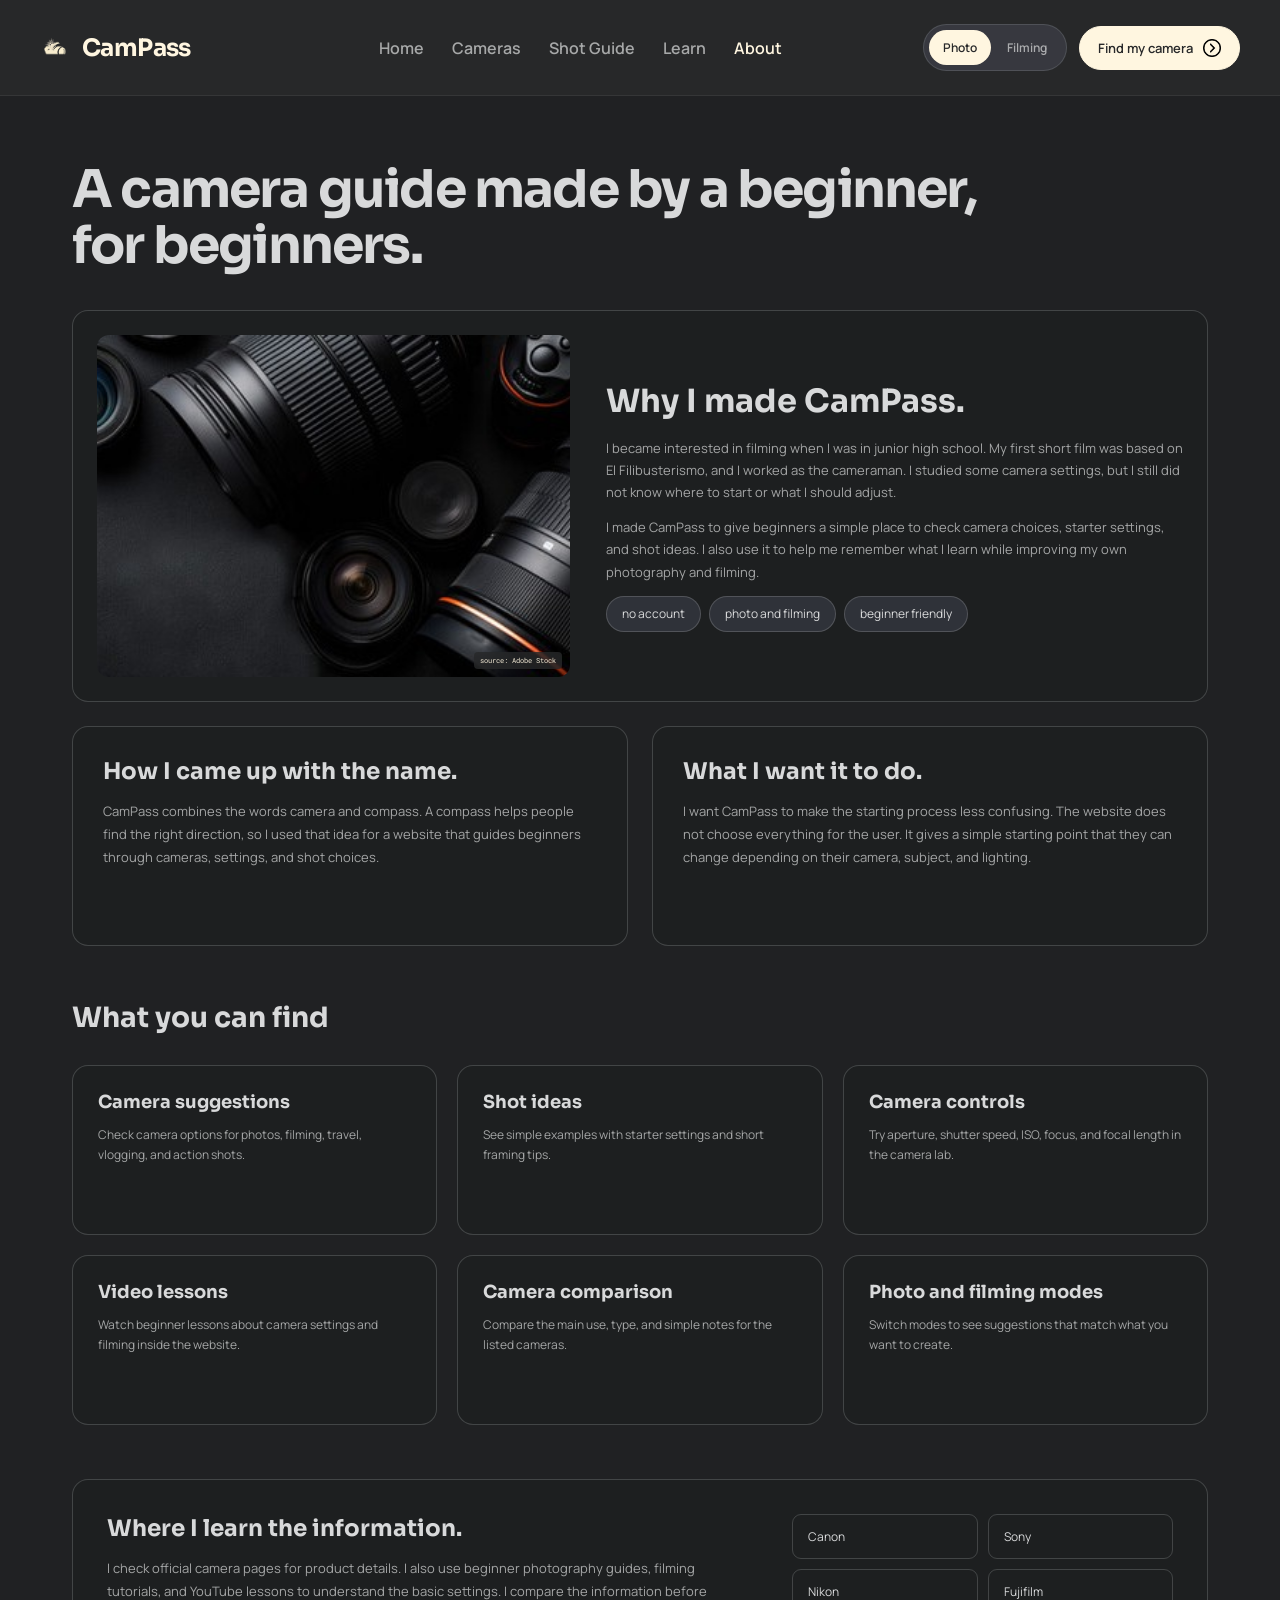
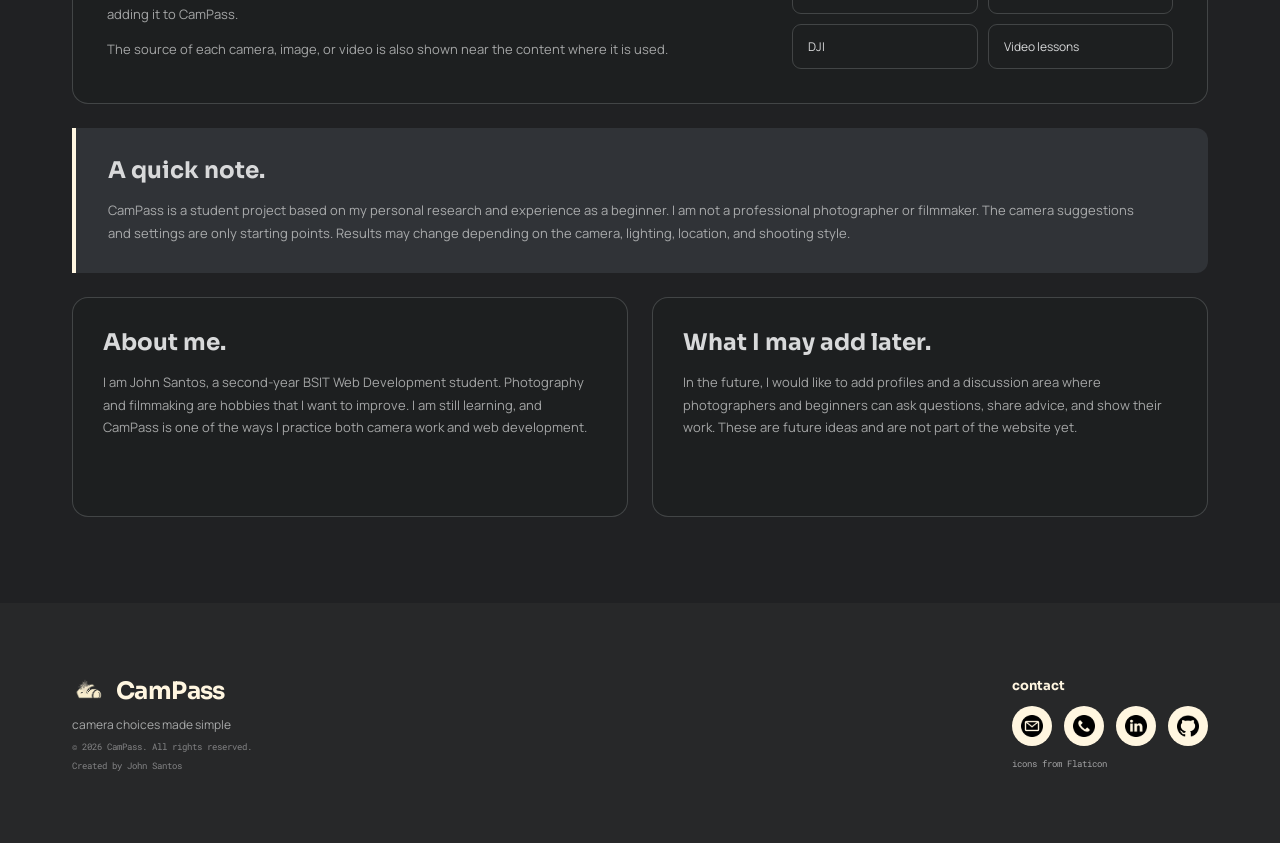
==== about.html @ 372901bf "Add CamPass website" ====
<!doctype html>
<html lang="en">
<head>
  <meta charset="utf-8">
  <meta name="viewport" content="width=device-width, initial-scale=1">
  <meta name="description" content="Learn what the CamPass camera guide offers.">
  <title>About | CamPass</title>
  <link rel="icon" type="image/png" href="img/logo/campass-logo-nobg.png">
  <link rel="stylesheet" href="css/style.css">
</head>
<body class = "aboutPage" data-page="about">
  <div class = "page">
    <div id="site-header"></div>

    <main class = "aboutMain wrap">
      <section class = "pageIntro aboutIntro">
        <h1 class = "pageTitle">A camera guide made by a beginner, for beginners.</h1>
      </section>

      <section class = "card aboutPanel">
        <div class = "imgBox cover">
          <img src="img/about/about-camera.jpg" alt = "camera and lenses">
          <a class = "imgCredit" href="https://stock.adobe.com/" target="_blank" rel="noopener">source: Adobe Stock</a>
        </div>
        <div class = "aboutCopy">
          <h2>Why I made CamPass.</h2>
          <p>I became interested in filming when I was in junior high school. My first short film was based on El Filibusterismo, and I worked as the cameraman. I studied some camera settings, but I still did not know where to start or what I should adjust.</p>
          <p>I made CamPass to give beginners a simple place to check camera choices, starter settings, and shot ideas. I also use it to help me remember what I learn while improving my own photography and filming.</p>
          <div class = "tagList"><span class = "tag">no account</span><span class = "tag">photo and filming</span><span class = "tag">beginner friendly</span></div>
        </div>
      </section>

      <section class = "aboutStoryGrid">
        <article class = "card aboutStoryCard">
          <h2>How I came up with the name.</h2>
          <p>CamPass combines the words camera and compass. A compass helps people find the right direction, so I used that idea for a website that guides beginners through cameras, settings, and shot choices.</p>
        </article>
        <article class = "card aboutStoryCard">
          <h2>What I want it to do.</h2>
          <p>I want CamPass to make the starting process less confusing. The website does not choose everything for the user. It gives a simple starting point that they can change depending on their camera, subject, and lighting.</p>
        </article>
      </section>

      <section class = "aboutSection">
        <div class = "sectionHeading"><h2>What you can find</h2></div>
        <div class = "aboutFeatureGrid">
          <article class = "card aboutFeatureCard"><h3>Camera suggestions</h3><p>Check camera options for photos, filming, travel, vlogging, and action shots.</p></article>
          <article class = "card aboutFeatureCard"><h3>Shot ideas</h3><p>See simple examples with starter settings and short framing tips.</p></article>
          <article class = "card aboutFeatureCard"><h3>Camera controls</h3><p>Try aperture, shutter speed, ISO, focus, and focal length in the camera lab.</p></article>
          <article class = "card aboutFeatureCard"><h3>Video lessons</h3><p>Watch beginner lessons about camera settings and filming inside the website.</p></article>
          <article class = "card aboutFeatureCard"><h3>Camera comparison</h3><p>Compare the main use, type, and simple notes for the listed cameras.</p></article>
          <article class = "card aboutFeatureCard"><h3>Photo and filming modes</h3><p>Switch modes to see suggestions that match what you want to create.</p></article>
        </div>
      </section>

      <section class = "card aboutSources">
        <div>
          <h2>Where I learn the information.</h2>
          <p>I check official camera pages for product details. I also use beginner photography guides, filming tutorials, and YouTube lessons to understand the basic settings. I compare the information before adding it to CamPass.</p>
          <p>The source of each camera, image, or video is also shown near the content where it is used.</p>
        </div>
        <div class = "sourceLinks" aria-label="camera information sources">
          <a href="https://www.usa.canon.com/" target="_blank" rel="noopener">Canon</a>
          <a href="https://electronics.sony.com/imaging" target="_blank" rel="noopener">Sony</a>
          <a href="https://www.nikonusa.com/" target="_blank" rel="noopener">Nikon</a>
          <a href="https://www.fujifilm-x.com/" target="_blank" rel="noopener">Fujifilm</a>
          <a href="https://www.dji.com/" target="_blank" rel="noopener">DJI</a>
          <a href="camera-video.html">Video lessons</a>
        </div>
      </section>

      <section class = "aboutNote">
        <h2>A quick note.</h2>
        <p>CamPass is a student project based on my personal research and experience as a beginner. I am not a professional photographer or filmmaker. The camera suggestions and settings are only starting points. Results may change depending on the camera, lighting, location, and shooting style.</p>
      </section>

      <section class = "aboutBottomGrid">
        <article class = "card aboutBottomCard">
          <h2>About me.</h2>
          <p>I am John Santos, a second-year BSIT Web Development student. Photography and filmmaking are hobbies that I want to improve. I am still learning, and CamPass is one of the ways I practice both camera work and web development.</p>
        </article>
        <article class = "card aboutBottomCard">
          <h2>What I may add later.</h2>
          <p>In the future, I would like to add profiles and a discussion area where photographers and beginners can ask questions, share advice, and show their work. These are future ideas and are not part of the website yet.</p>
        </article>
      </section>
    </main>

    <div id="site-footer"></div>
  </div>
  <script src="js/site.js"></script>
</body>
</html>
---- css/style.css ----
@import url("https://fonts.googleapis.com/css2?family=Manrope:wght@400;500;600;700&family=Roboto+Mono:wght@400;500&family=Sora:wght@600;700;800&display=swap");

/* mga main colors para isang edit nalang kapag may cchange */
:root {
  --dark: #272829;
  --dark-soft: #202123;
  --panel: #1d1f20;
  --panel-soft: #303337;
  --slate: #61677a;
  --light: #d8d9da;
  --cream: #fff6e0;
  --line: rgba(216, 217, 218, 0.16);
  --muted: rgba(216, 217, 218, 0.72);
  --faint: rgba(216, 217, 218, 0.52);
}

* {
  box-sizing: border-box;
}

html {
  scroll-behavior: smooth;
}

body {
  min-width: 0;
  margin: 0;
  background: #151617;
  color: var(--light);
  font-family: "Manrope", Arial, sans-serif;
}

button,
input,
a {
  font: inherit;
}

button,
a {
  -webkit-tap-highlight-color: transparent;
}

a {
  color: inherit;
}

img {
  display: block;
  max-width: 100%;
}

[hidden] {
  display: none !important;
}

h1,
h2,
h3,
p {
  margin-top: 0;
}

.page {
  width: 100%;
  min-height: 100vh;
  margin: 0 auto;
  overflow: hidden;
  background: var(--dark);
}

.wrap {
  width: calc(100% - 144px);
  max-width: 1500px;
  margin-right: auto;
  margin-left: auto;
}

/* same header sa lahat ng desktop pages */
.topbar {
  position: fixed;
  top: 0;
  right: 0;
  left: 0;
  z-index: 20;
  display: grid;
  grid-template-columns: 230px 1fr 312px;
  align-items: center;
  width: 100%;
  height: 96px;
  padding: 20px 72px;
  border-bottom: 1px solid rgba(216, 217, 218, 0.08);
  background: var(--dark);
}

#site-header {
  height: 96px;
}

.menuBtn,
.phoneMenu,
.phoneMode,
.tabModeBtn {
  display: none;
}

.brand {
  display: inline-flex;
  align-items: center;
  gap: 12px;
  width: max-content;
  color: var(--cream);
  font-family: "Sora", sans-serif;
  font-size: 24px;
  font-weight: 700;
  letter-spacing: -0.6px;
  text-decoration: none;
}

.logo {
  width: 30px;
  height: 30px;
  border-radius: 4px;
  object-fit: contain;
}

.nav {
  display: flex;
  align-items: center;
  justify-content: center;
  gap: 38px;
}

.nav a {
  color: var(--muted);
  font-size: 16px;
  font-weight: 600;
  text-decoration: none;
}

.nav a:hover,
.nav a.active {
  color: var(--cream);
}

.navActions {
  display: flex;
  align-items: center;
  justify-content: flex-end;
  gap: 12px;
}

.modeSwitch {
  display: flex;
  gap: 2px;
  padding: 5px;
  border: 1px solid rgba(216, 217, 218, 0.15);
  border-radius: 999px;
  background: rgba(97, 103, 122, 0.28);
}

.modeButton {
  padding: 9px 14px;
  border: 0;
  border-radius: 999px;
  background: transparent;
  color: var(--muted);
  font-size: 12px;
  font-weight: 600;
  cursor: pointer;
}

.modeButton.active {
  background: var(--cream);
  color: var(--dark);
}

.button {
  display: inline-flex;
  min-height: 44px;
  align-items: center;
  justify-content: center;
  gap: 10px;
  padding: 0 18px;
  border: 1px solid var(--line);
  border-radius: 999px;
  background: rgba(97, 103, 122, 0.18);
  color: var(--cream);
  font-size: 13px;
  font-weight: 600;
  text-decoration: none;
  white-space: nowrap;
  cursor: pointer;
}

.button:hover {
  border-color: rgba(255, 246, 224, 0.55);
}

.button.primary {
  border-color: var(--cream);
  background: var(--cream);
  color: var(--dark);
}

.button.small {
  min-height: 39px;
  padding: 0 16px;
  border-radius: 8px;
  font-size: 12px;
}

.arrow {
  width: 18px;
  height: 18px;
  flex: 0 0 18px;
  background-image: url("../img/navigation/next.png");
  background-position: center;
  background-repeat: no-repeat;
  background-size: contain;
}

.button:not(.primary) .arrow {
  filter: invert(1);
}

.eyebrow,
.mono {
  font-family: "Roboto Mono", monospace;
}

.eyebrow {
  margin-bottom: 16px;
  color: var(--cream);
  font-size: 10px;
  font-weight: 500;
  letter-spacing: 1.4px;
  text-transform: uppercase;
}

.pageTitle {
  margin-bottom: 0;
  font-family: "Sora", sans-serif;
  font-size: 52px;
  font-weight: 700;
  line-height: 1.08;
  letter-spacing: -1.8px;
}

.pageIntro {
  display: grid;
  grid-template-columns: 1fr 390px;
  align-items: end;
  gap: 60px;
  margin-bottom: 36px;
}

.pageIntro .introCopy {
  margin-bottom: 0;
  color: var(--muted);
  font-size: 14px;
  line-height: 1.55;
}

.standardMain {
  min-height: 1020px;
  padding-top: 66px;
  padding-bottom: 70px;
}

.shotMain {
  min-height: 1010px;
}

/* hiwalay yung shot content para clear kung saan start ng footer */
.shotPage .page {
  background: var(--dark-soft);
}

.shotPage .footer {
  background: var(--dark);
}

.shotMain .pageIntro {
  grid-template-columns: 1fr;
}

.learnMain {
  min-height: 1040px;
}

/* same separation like cameras at shot guide pages */
.learnPage .page {
  background: var(--dark-soft);
}

.learnPage .footer {
  background: var(--dark);
}

.learnMain .pageIntro {
  grid-template-columns: 1fr;
}

.compactHeader .topbar {
  height: 94px;
}

.filters {
  display: flex;
  flex-wrap: wrap;
  gap: 10px;
  margin-bottom: 52px;
}

.chip {
  min-height: 39px;
  padding: 0 18px;
  border: 1px solid rgba(216, 217, 218, 0.2);
  border-radius: 999px;
  background: rgba(97, 103, 122, 0.28);
  color: var(--light);
  font-size: 12px;
  cursor: pointer;
}

.chip.active,
.chip:hover {
  background: var(--cream);
  color: var(--dark);
}

.tagList {
  display: flex;
  flex-wrap: wrap;
  gap: 8px;
}

.tag {
  display: inline-flex;
  min-height: 36px;
  align-items: center;
  padding: 0 15px;
  border: 1px solid rgba(216, 217, 218, 0.2);
  border-radius: 999px;
  background: rgba(97, 103, 122, 0.28);
  color: var(--light);
  font-size: 12px;
}

.cardGrid {
  display: grid;
  grid-template-columns: repeat(3, 1fr);
  gap: 40px;
}

.card {
  min-width: 0;
  border: 1px solid rgba(216, 217, 218, 0.2);
  border-radius: 16px;
  background: var(--panel);
}

.imgBox {
  position: relative;
  overflow: hidden;
  border-radius: 12px;
  background: #ffffff;
}

.imgBox > img {
  width: 100%;
  height: 100%;
  object-fit: contain;
}

.imgBox.cover > img {
  object-fit: cover;
}

.imgCredit {
  position: absolute;
  right: 8px;
  bottom: 8px;
  padding: 4px 6px;
  border-radius: 4px;
  background: rgba(39, 40, 41, 0.82);
  color: rgba(255, 246, 224, 0.95);
  font-family: "Roboto Mono", monospace;
  font-size: 7px;
  text-decoration: none;
}

.wideNote {
  display: flex;
  min-height: 72px;
  align-items: center;
  justify-content: space-between;
  gap: 24px;
  margin-top: 36px;
  padding: 0 22px;
  border-radius: 10px;
  background: var(--panel-soft);
  color: var(--light);
  font-size: 13px;
}

.wideNote p {
  margin-bottom: 0;
}

.wideNote a {
  color: var(--cream);
  font-size: 10px;
  letter-spacing: 0.5px;
  text-decoration: none;
  text-transform: uppercase;
}

/* para obvious na button yung compare and hindi normal text lang */
.wideNote .compareButton,
.wideNote .guideButton,
.wideNote .learnVideoButton {
  min-height: 40px;
  padding: 0 16px;
  border-color: var(--cream);
  background: var(--cream);
  color: var(--dark);
  font-family: "Manrope", Arial, sans-serif;
  font-size: 12px;
  letter-spacing: 0;
  text-transform: none;
}

/* footer details */
.footer {
  display: flex;
  height: 240px;
  align-items: center;
  justify-content: space-between;
  padding: 44px 72px;
  background: var(--dark);
}

.footerBrand {
  display: flex;
  flex-direction: column;
  gap: 8px;
}

.footerBrand .brand {
  gap: 10px;
  font-size: 24px;
}

.footerBrand .logo {
  width: 34px;
  height: 34px;
}

.footerBrand p {
  margin-bottom: 0;
  color: var(--muted);
  font-size: 12px;
}

.footerBrand small {
  color: var(--faint);
  font-family: "Roboto Mono", monospace;
  font-size: 9px;
}

.footerContact {
  display: flex;
  flex-direction: column;
  align-items: flex-start;
  gap: 12px;
}

.footerContact strong {
  color: var(--cream);
  font-family: "Sora", sans-serif;
  font-size: 13px;
}

.contactIcons {
  display: flex;
  gap: 12px;
}

.contactIcon {
  display: flex;
  width: 40px;
  height: 40px;
  align-items: center;
  justify-content: center;
  border-radius: 50%;
  background: var(--cream);
}

.contactIcon img {
  width: 22px;
  height: 22px;
  object-fit: contain;
}

.iconCredit {
  color: rgba(216, 217, 218, 0.7);
  font-family: "Roboto Mono", monospace;
  font-size: 9px;
  text-decoration: none;
}

/* home page */
.homeHero {
  display: grid;
  grid-template-columns: 560px minmax(680px, 1fr);
  gap: 56px;
  height: 720px;
  align-items: center;
  padding: 56px 72px 64px;
}

.heroCopy {
  transform: translateY(-28px);
}

.heroHeading {
  margin-bottom: 24px;
  color: var(--cream);
  font-family: "Sora", sans-serif;
  font-size: 62px;
  font-weight: 800;
  line-height: 68px;
  letter-spacing: -2.2px;
}

.heroCopy > p:not(.eyebrow):not(.heroMeta) {
  max-width: 510px;
  margin-bottom: 24px;
  color: rgba(216, 217, 218, 0.78);
  font-size: 18px;
  line-height: 29px;
}

.heroActions {
  display: flex;
  gap: 12px;
  margin-bottom: 24px;
}

.heroActions .button {
  min-height: 51px;
  padding: 0 22px;
  font-size: 14px;
}

.heroMeta {
  margin-bottom: 0;
  color: var(--faint);
  font-family: "Roboto Mono", monospace;
  font-size: 10px;
  letter-spacing: 0.8px;
  text-transform: uppercase;
}

.heroImage {
  position: relative;
  width: 100%;
  height: 592px;
  overflow: hidden;
  border-radius: 28px;
  background-image: linear-gradient(to bottom, rgba(39, 40, 41, 0.02), rgba(39, 40, 41, 0.1) 55%, rgba(20, 21, 23, 0.72)), url("../img/home/hero-image.jpg");
  background-position: center;
  background-size: cover;
}

.photoModeLabel {
  position: absolute;
  top: 24px;
  left: 24px;
  display: flex;
  align-items: center;
  gap: 8px;
  padding: 9px 14px 9px 12px;
  border: 1px solid rgba(255, 246, 224, 0.25);
  border-radius: 999px;
  background: rgba(24, 25, 27, 0.7);
  color: var(--cream);
  font-family: "Roboto Mono", monospace;
  font-size: 10px;
  letter-spacing: 1.1px;
}

.photoModeLabel::before {
  width: 7px;
  height: 7px;
  border-radius: 50%;
  background: var(--cream);
  content: "";
}

.heroResult {
  position: absolute;
  right: 24px;
  bottom: 24px;
  left: 24px;
  min-height: 128px;
  padding: 18px 22px 32px;
  border: 1px solid rgba(255, 246, 224, 0.22);
  border-radius: 18px;
  background: rgba(22, 23, 25, 0.78);
}

.heroResult .imgCredit {
  right: 14px;
  bottom: 12px;
}

.heroResult small {
  color: rgba(216, 217, 218, 0.65);
  font-family: "Roboto Mono", monospace;
  font-size: 10px;
  letter-spacing: 1px;
}

.heroResult h2 {
  margin: 7px 0;
  color: var(--cream);
  font-family: "Sora", sans-serif;
  font-size: 20px;
}

.settingTags {
  display: flex;
  gap: 8px;
}

.settingTags span {
  padding: 5px 9px;
  border-radius: 6px;
  background: rgba(97, 103, 122, 0.32);
  font-family: "Roboto Mono", monospace;
  font-size: 9px;
}

.homeBrands {
  height: 356px;
  padding: 44px 72px;
  background: var(--dark-soft);
}

.brandHeading {
  display: flex;
  height: 72px;
  align-items: flex-end;
  justify-content: space-between;
  margin-bottom: 30px;
}

.brandHeading h2 {
  margin-bottom: 0;
  color: var(--cream);
  font-family: "Sora", sans-serif;
  font-size: 28px;
  letter-spacing: -0.8px;
}

.brandHeading .eyebrow {
  margin-bottom: 8px;
  color: var(--faint);
}

.brandHeading > p {
  width: 390px;
  margin-bottom: 0;
  color: rgba(216, 217, 218, 0.62);
  font-size: 14px;
  line-height: 22px;
  text-align: right;
}

.brandGrid {
  display: grid;
  grid-template-columns: repeat(5, 1fr);
  gap: 12px;
}

.brandCard {
  display: flex;
  height: 110px;
  flex-direction: column;
  align-items: center;
  justify-content: center;
  gap: 8px;
  border: 1px solid var(--line);
  border-radius: 14px;
  color: var(--cream);
  text-decoration: none;
}

.brandCard strong {
  font-family: "Sora", sans-serif;
  font-size: 22px;
}

.brandCard small {
  color: rgba(216, 217, 218, 0.62);
  font-family: "Roboto Mono", monospace;
  font-size: 8px;
  letter-spacing: 1px;
}

.brandCard:hover {
  background: var(--cream);
  color: var(--dark);
}

.brandCard:hover small {
  color: rgba(97, 103, 122, 0.75);
}

/* camera cards */
.camerasPage .page {
  background: var(--dark-soft);
}

.camerasPage .footer {
  background: var(--dark);
}

.cameraMain .pageIntro {
  grid-template-columns: 1fr;
}

.cameraCard {
  display: flex;
  height: 500px;
  flex-direction: column;
  padding: 24px;
}

.cameraCard .imgBox {
  height: 205px;
  margin-bottom: 18px;
}

.cardLabel {
  color: var(--cream);
  font-family: "Roboto Mono", monospace;
  font-size: 10px;
}

.cameraCard h2,
.shotCard h2 {
  margin: 13px 0 12px;
  font-family: "Sora", sans-serif;
  font-size: 24px;
  letter-spacing: -0.5px;
}

.cameraCard > p,
.shotCard > p {
  margin-bottom: 16px;
  color: var(--muted);
  font-size: 13px;
  line-height: 1.65;
}

.cameraCard .tagList {
  margin-top: auto;
  margin-bottom: 15px;
}

.cameraCard .button {
  align-self: flex-start;
}

/* shot guide cards */
.shotCard {
  height: 510px;
  padding: 24px;
}

.shotCard .imgBox {
  height: 218px;
  margin-bottom: 18px;
}

.shotCard .settingsRow {
  display: flex;
  height: 46px;
  align-items: center;
  justify-content: space-between;
  margin-top: 10px;
  padding: 0 14px;
  border-radius: 8px;
  background: var(--panel-soft);
  color: var(--cream);
  font-family: "Roboto Mono", monospace;
  font-size: 11px;
}

.shotCard .settingsRow span:last-child {
  font-size: 10px;
}

/* learn page */
.learnPanel {
  display: grid;
  grid-template-columns: minmax(0, 1fr) 512px;
  gap: 24px;
  min-height: 750px;
  padding: 24px;
  border: 1px solid rgba(216, 217, 218, 0.2);
  border-radius: 16px;
  background: var(--panel);
}

.previewHead {
  display: flex;
  justify-content: space-between;
  margin-bottom: 17px;
  color: var(--cream);
  font-family: "Roboto Mono", monospace;
  font-size: 12px;
}

.learnPreview {
  position: relative;
  height: 600px;
  overflow: hidden;
}

.learnPreview img {
  width: 100%;
  height: 100%;
  object-fit: cover;
  filter: brightness(var(--preview-brightness, 1)) blur(var(--preview-blur, 0px)) saturate(var(--preview-saturation, 1));
  transform: scale(var(--preview-zoom, 1));
  transition: filter 180ms ease, transform 180ms ease;
}

.grainLayer {
  position: absolute;
  inset: 0;
  z-index: 1;
  background-image: repeating-radial-gradient(circle at 30% 40%, rgba(255, 255, 255, 0.16) 0 1px, rgba(0, 0, 0, 0.15) 1px 2px, transparent 2px 4px);
  mix-blend-mode: overlay;
  opacity: var(--preview-grain, 0);
  pointer-events: none;
}

.learnPreview .imgCredit {
  z-index: 2;
  font-size: 9px;
}

.previewSettings {
  display: flex;
  height: 44px;
  align-items: center;
  justify-content: space-between;
  margin-top: 14px;
  padding: 0 14px;
  border-radius: 8px;
  background: var(--panel-soft);
  color: var(--cream);
  font-family: "Roboto Mono", monospace;
  font-size: 11px;
}

.controlPanel {
  padding: 26px 28px;
  border-radius: 14px;
  background: #2c2f33;
}

.controlPanel h2 {
  margin-bottom: 12px;
  font-family: "Sora", sans-serif;
  font-size: 27px;
}

.controlPanel > p {
  color: var(--muted);
  font-size: 13px;
}

.presetArea {
  margin-top: 20px;
  padding-bottom: 18px;
  border-bottom: 1px solid rgba(216, 217, 218, 0.14);
}

.controlSectionTitle {
  display: block;
  margin-bottom: 10px;
  color: var(--cream);
  font-size: 12px;
}

.presetButtons {
  display: grid;
  grid-template-columns: repeat(3, 1fr);
  gap: 8px;
}

.presetButtons button,
#reset-controls {
  min-height: 36px;
  border: 1px solid rgba(216, 217, 218, 0.22);
  border-radius: 8px;
  background: rgba(97, 103, 122, 0.24);
  color: var(--light);
  font: inherit;
  font-size: 11px;
  cursor: pointer;
}

.presetButtons button:hover,
.presetButtons button.active {
  border-color: var(--cream);
  background: var(--cream);
  color: var(--dark);
}

.cameraControl {
  margin-top: 19px;
}

.controlLabel {
  display: flex;
  justify-content: space-between;
  margin-bottom: 9px;
  font-size: 13px;
}

.controlLabel output {
  color: var(--cream);
  font-family: "Roboto Mono", monospace;
  font-size: 12px;
}

.cameraControl input {
  width: 100%;
  height: 8px;
  accent-color: var(--cream);
  cursor: pointer;
}

.controlResult {
  display: grid;
  grid-template-columns: 1fr auto;
  gap: 9px 12px;
  margin-top: 22px;
  padding: 14px;
  border: 1px solid rgba(216, 217, 218, 0.15);
  border-radius: 10px;
  background: rgba(24, 26, 28, 0.4);
}

.controlResult div {
  display: flex;
  flex-direction: column;
  gap: 3px;
}

.controlResult div span {
  color: var(--muted);
  font-size: 10px;
}

.controlResult strong {
  color: var(--cream);
  font-size: 13px;
}

#reset-controls {
  min-width: 68px;
  padding: 0 12px;
}

.controlResult p {
  grid-column: 1 / -1;
  margin: 0;
  color: var(--light);
  font-size: 12px;
  line-height: 18px;
}

/* compare page */
.compareMain {
  min-height: 780px;
  padding-top: 76px;
  padding-bottom: 70px;
}

/* ibang shade para hiwalay yung compare content sa footer */
.comparePage .page {
  display: flex;
  min-height: 100vh;
  flex-direction: column;
  background: var(--dark-soft);
}

.comparePage .compareMain {
  flex: 1 0 auto;
}

.comparePage .footer {
  flex: 0 0 auto;
  background: var(--dark);
}

.tableWrap {
  overflow: hidden;
  margin-top: 32px;
  border: 1px solid rgba(216, 217, 218, 0.2);
  border-radius: 14px;
  background: var(--panel);
}

table {
  width: 100%;
  border-collapse: collapse;
  font-size: 12px;
}

th,
td {
  height: 49px;
  padding: 0 15px;
  border-right: 1px solid rgba(216, 217, 218, 0.16);
  border-bottom: 1px solid rgba(216, 217, 218, 0.16);
  text-align: left;
}

th:last-child,
td:last-child {
  border-right: 0;
}

tbody tr:last-child td {
  border-bottom: 0;
}

th {
  height: 47px;
  background: linear-gradient(110deg, var(--slate), #505567);
  color: var(--cream);
  font-family: "Roboto Mono", monospace;
  font-size: 10px;
  font-weight: 500;
  letter-spacing: 0.5px;
  text-transform: uppercase;
}

tbody tr:hover {
  background: rgba(255, 246, 224, 0.04);
}

.finderCta {
  display: flex;
  height: 250px;
  flex-direction: column;
  align-items: center;
  justify-content: center;
  background: #151719;
  text-align: center;
}

.finderCta h2 {
  margin-bottom: 12px;
  color: var(--cream);
  font-family: "Sora", sans-serif;
  font-size: 30px;
  letter-spacing: -1px;
}

.finderCta p:not(.eyebrow) {
  margin-bottom: 20px;
  color: var(--muted);
  font-size: 13px;
}

/* camera video page */
.videoMain {
  min-height: 990px;
  padding-top: 76px;
  padding-bottom: 70px;
}

.videoPage .page {
  background: var(--dark-soft);
}

.videoPage .footer {
  background: var(--dark);
}

.videoPage .pageIntro {
  grid-template-columns: 1fr;
}

.videoGrid {
  display: grid;
  grid-template-columns: minmax(0, 1.35fr) minmax(420px, 0.85fr);
  gap: 24px;
}

.videoCard,
.lessonCard {
  min-height: 500px;
  padding: 18px;
  border: 1px solid rgba(216, 217, 218, 0.2);
  border-radius: 16px;
  background: var(--panel);
}

.videoCard {
  margin: 0;
}

.videoThumb {
  position: relative;
  height: 420px;
  overflow: hidden;
  border-radius: 12px;
  background: #08090b;
}

.videoEmbed iframe {
  display: block;
  width: 100%;
  height: 100%;
  border: 0;
}

.videoCaption {
  margin-top: 12px;
  color: var(--muted);
  font-size: 12px;
}

.lessonCard {
  display: flex;
  flex-direction: column;
  justify-content: flex-start;
  padding: 34px;
}

.lessonCard h2 {
  margin-bottom: 14px;
  font-family: "Sora", sans-serif;
  font-size: 26px;
}

.lessonCard > p:not(.eyebrow) {
  color: var(--muted);
  font-size: 14px;
  line-height: 1.6;
}

.descriptionBox {
  margin: 18px 0;
  padding: 18px;
  border: 1px solid rgba(216, 217, 218, 0.15);
  border-radius: 10px;
  background: var(--panel-soft);
}

.descriptionBox strong {
  color: var(--cream);
  font-size: 12px;
}

.descriptionBox ul {
  margin: 12px 0 0;
  padding-left: 18px;
  color: var(--muted);
  font-size: 12px;
  line-height: 1.7;
}

.videoOpenButton {
  align-self: flex-start;
  min-height: 42px;
  font-size: 12px;
}

.videoOptions {
  display: grid;
  grid-template-columns: repeat(5, 1fr);
  gap: 12px;
  margin-top: 22px;
}

.videoOption {
  display: flex;
  min-height: 92px;
  align-items: flex-start;
  justify-content: center;
  flex-direction: column;
  padding: 16px;
  border: 1px solid rgba(216, 217, 218, 0.18);
  border-radius: 12px;
  background: var(--panel);
  color: var(--light);
  text-align: left;
  cursor: pointer;
}

.videoOption strong {
  margin-bottom: 4px;
  color: var(--cream);
  font-size: 13px;
}

.videoOption small {
  color: var(--muted);
  font-size: 10px;
}

.videoOption:hover,
.videoOption.active {
  border-color: var(--cream);
  background: rgba(255, 246, 224, 0.08);
}

.descriptionBox p {
  margin: 6px 0 0;
  color: var(--muted);
  font-size: 11px;
}

/* about page */
.aboutPage .page {
  background: var(--dark-soft);
}

.aboutPage .footer {
  background: var(--dark);
}

.aboutMain {
  min-height: 1120px;
  padding-top: 66px;
  padding-bottom: 86px;
}

.aboutIntro {
  display: block;
}

.aboutIntro .pageTitle {
  max-width: 940px;
}

.aboutPanel {
  display: grid;
  grid-template-columns: minmax(400px, 0.9fr) minmax(0, 1.1fr);
  gap: 36px;
  min-height: 390px;
  padding: 24px;
}

.aboutPanel .imgBox {
  height: 342px;
}

.aboutCopy {
  display: flex;
  flex-direction: column;
  justify-content: center;
}

.aboutCopy h2 {
  margin-bottom: 16px;
  font-family: "Sora", sans-serif;
  font-size: 32px;
}

.aboutCopy > p {
  max-width: 620px;
  color: var(--muted);
  font-size: 13px;
  line-height: 1.7;
}

.sectionHeading {
  display: flex;
  align-items: center;
  justify-content: space-between;
  margin: 34px 0 30px;
}

.sectionHeading h2 {
  margin-bottom: 0;
  font-family: "Sora", sans-serif;
  font-size: 28px;
}

.sectionHeading span {
  color: var(--cream);
  font-size: 10px;
}

.aboutStoryGrid,
.aboutBottomGrid {
  display: grid;
  grid-template-columns: repeat(2, minmax(0, 1fr));
  gap: 24px;
  margin-top: 24px;
}

.aboutStoryCard,
.aboutBottomCard {
  min-height: 220px;
  padding: 30px;
}

.aboutStoryCard h2,
.aboutBottomCard h2,
.aboutSources h2,
.aboutNote h2 {
  margin-bottom: 14px;
  font-family: "Sora", sans-serif;
  font-size: 23px;
}

.aboutStoryCard p,
.aboutBottomCard p,
.aboutSources p,
.aboutNote p {
  margin-bottom: 0;
  color: var(--muted);
  font-size: 13px;
  line-height: 1.75;
}

.aboutSection {
  margin-top: 54px;
}

.aboutFeatureGrid {
  display: grid;
  grid-template-columns: repeat(3, minmax(0, 1fr));
  gap: 20px;
}

.aboutFeatureCard {
  min-height: 170px;
  padding: 25px;
}

.aboutFeatureCard h3 {
  margin-bottom: 12px;
  font-family: "Sora", sans-serif;
  font-size: 18px;
}

.aboutFeatureCard p {
  margin-bottom: 0;
  color: var(--muted);
  font-size: 12px;
  line-height: 1.65;
}

.aboutSources {
  display: grid;
  grid-template-columns: minmax(0, 1.25fr) minmax(320px, 0.75fr);
  gap: 50px;
  margin-top: 54px;
  padding: 34px;
}

.aboutSources p + p {
  margin-top: 12px;
}

.sourceLinks {
  display: grid;
  grid-template-columns: repeat(2, 1fr);
  gap: 10px;
  align-content: center;
}

.sourceLinks a {
  padding: 13px 15px;
  border: 1px solid rgba(216, 217, 218, 0.2);
  border-radius: 9px;
  color: var(--light);
  font-size: 12px;
  text-decoration: none;
}

.sourceLinks a:hover {
  border-color: var(--cream);
  color: var(--cream);
}

.aboutNote {
  margin-top: 24px;
  padding: 28px 32px;
  border-left: 4px solid var(--cream);
  border-radius: 0 12px 12px 0;
  background: var(--panel-soft);
}

.aboutNote p {
  max-width: 1050px;
}

.infoGrid {
  display: grid;
  grid-template-columns: repeat(3, 1fr);
  gap: 40px;
}

.infoCard {
  height: 200px;
  padding: 24px;
}

.infoCard .number {
  color: var(--cream);
  font-family: "Roboto Mono", monospace;
  font-size: 10px;
}

.infoCard h3 {
  margin: 14px 0 12px;
  font-family: "Sora", sans-serif;
  font-size: 22px;
}

.infoCard p {
  color: var(--muted);
  font-size: 13px;
  line-height: 1.55;
}

/* finder page */
.finderMain {
  min-height: 1000px;
  padding-top: 60px;
}

.finderGrid {
  display: grid;
  grid-template-columns: 760px 512px;
  gap: 24px;
}

.finderForm,
.finderResult {
  height: 680px;
  padding: 28px;
}

.finderForm h2 {
  margin-bottom: 12px;
  font-family: "Sora", sans-serif;
  font-size: 27px;
}

.finderForm > p {
  color: var(--muted);
  font-size: 12px;
}

.question {
  margin: 22px 0 0;
  padding: 0;
  border: 0;
}

.question legend {
  margin-bottom: 10px;
  font-size: 12px;
}

.question .filters {
  margin-bottom: 0;
  gap: 8px;
}

.question .chip {
  min-height: 36px;
  padding: 0 15px;
}

.formActions {
  display: flex;
  flex-direction: column;
  align-items: flex-start;
  gap: 18px;
  margin-top: 20px;
}

.finderResult .imgBox {
  height: 260px;
  margin-bottom: 14px;
}

.finderResult h2 {
  margin: 14px 0 12px;
  font-family: "Sora", sans-serif;
  font-size: 28px;
}

.finderResult > p {
  color: var(--muted);
  font-size: 13px;
}

.finderResult .tagList {
  margin: 18px 0;
}

.resultLink {
  color: var(--cream);
  font-size: 12px;
  text-decoration: none;
}

/* camera information page */
.cameraInfoMain {
  min-height: 1100px;
  padding-top: 60px;
}

.cameraInfoPanel {
  display: grid;
  grid-template-columns: 650px 1fr;
  gap: 36px;
  height: 500px;
  padding: 24px;
}

.cameraInfoPanel .imgBox {
  height: 452px;
}

.cameraInfoCopy {
  padding-top: 16px;
}

.cameraInfoCopy h2 {
  margin: 18px 0;
  font-family: "Sora", sans-serif;
  font-size: 30px;
}

.cameraInfoCopy > p {
  color: var(--muted);
  font-size: 13px;
  line-height: 1.65;
}

.simpleNote {
  margin-top: 18px;
  padding: 16px;
  border-radius: 8px;
  background: var(--panel-soft);
}

.simpleNote strong {
  display: block;
  margin-bottom: 6px;
  color: var(--cream);
  font-size: 12px;
}

.simpleNote p {
  margin-bottom: 0;
  color: var(--muted);
  font-size: 11px;
}

.cameraInfoMain .infoGrid {
  margin-top: 32px;
}

.cameraInfoMain .infoCard {
  height: 230px;
}

.infoCard a {
  color: var(--cream);
  font-size: 12px;
  text-decoration: none;
}

.noteActions {
  display: flex;
  align-items: center;
  gap: 18px;
}

/* para goods parin or like kasya sa ibang common screen ng laptop */
@media (min-width: 1100px) and (max-width: 1439px) {
  .topbar {
    grid-template-columns: 180px 1fr 300px;
    padding-right: 40px;
    padding-left: 40px;
  }

  .nav {
    gap: 28px;
  }

  .homeHero {
    grid-template-columns: minmax(420px, 44%) minmax(0, 1fr);
    gap: 32px;
    padding-right: 40px;
    padding-left: 40px;
  }

  .heroHeading {
    font-size: 54px;
    line-height: 1.08;
  }

  .homeBrands {
    padding-right: 40px;
    padding-left: 40px;
  }

  .learnPanel {
    grid-template-columns: minmax(0, 1.45fr) minmax(390px, 0.9fr);
  }

  .learnPanel > div {
    min-width: 0;
  }
}

/* tablet layout */
@media (min-width: 768px) and (max-width: 1099px) {
  #site-header {
    height: 94px;
  }

  .wrap {
    width: calc(100% - 76px);
  }

  .topbar {
    grid-template-columns: 126px minmax(280px, 1fr) 250px;
    gap: 10px;
    height: 94px;
    padding: 20px 38px;
  }

  .topbar .brand {
    gap: 8px;
    font-size: 20px;
  }

  .topbar .logo {
    width: 26px;
    height: 26px;
  }

  .nav {
    gap: 12px;
  }

  .nav a {
    font-size: 13px;
    white-space: nowrap;
  }

  .navActions {
    gap: 10px;
  }

  .navActions .button {
    min-height: 40px;
    padding: 0 18px;
    font-size: 11px;
  }

  .navActions .modeSwitch {
    display: none;
  }

  .tabModeBtn {
    display: inline-flex;
    min-width: 74px;
    min-height: 40px;
    align-items: center;
    justify-content: center;
    padding: 0 14px;
    border: 1px solid rgba(216, 217, 218, 0.18);
    border-radius: 999px;
    background: rgba(97, 103, 122, 0.28);
    color: var(--cream);
    font-size: 10px;
    font-weight: 600;
    cursor: pointer;
  }

  .modeButton {
    padding: 8px 12px;
    font-size: 10px;
  }

  .pageTitle {
    font-size: 44px;
  }

  .pageIntro {
    grid-template-columns: 1fr 230px;
    gap: 40px;
  }

  .homeHero {
    grid-template-columns: minmax(0, 299px) minmax(0, 1fr);
    gap: 28px;
    height: 550px;
    align-items: center;
    padding: 54px 38px;
  }

  .heroCopy {
    display: flex;
    flex-direction: column;
    justify-content: center;
    transform: none;
  }

  .heroHeading {
    margin-bottom: 14px;
    font-size: 44px;
    line-height: 1.08;
  }

  .heroCopy > p:not(.eyebrow):not(.heroMeta) {
    margin-bottom: 10px;
    font-size: 13px;
    line-height: 22px;
  }

  .heroActions {
    flex-direction: column;
    align-items: flex-start;
    gap: 10px;
    margin-bottom: 10px;
  }

  .heroActions .button {
    min-height: 42px;
    font-size: 11px;
  }

  .heroImage {
    height: 412px;
    border-radius: 18px;
  }

  .heroResult {
    right: 12px;
    bottom: 12px;
    left: 12px;
    min-height: 92px;
    padding: 14px 14px 38px;
  }

  .heroResult h2 {
    font-size: 16px;
  }

  .heroResult .imgCredit {
    right: 12px;
    bottom: 10px;
    font-size: 8px;
  }

  .settingTags {
    flex-wrap: wrap;
    gap: 6px;
  }

  .settingTags span {
    font-size: 9px;
  }

  .homeBrands {
    height: auto;
    min-height: 402px;
    padding: 44px 38px;
  }

  .brandHeading h2 {
    font-size: 24px;
  }

  .brandHeading > p {
    width: 368px;
    font-size: 12px;
  }

  .brandGrid {
    grid-template-columns: repeat(6, 1fr);
  }

  .brandCard {
    grid-column: span 2;
  }

  .brandCard:nth-child(4),
  .brandCard:nth-child(5) {
    grid-column: span 3;
  }

  .brandCard {
    height: 100px;
  }

  .brandCard small {
    font-size: 9px;
  }

  .imgCredit {
    font-size: 9px;
  }

  .shotPage .filters {
    display: grid;
    grid-template-columns: repeat(4, minmax(0, 1fr));
    gap: 10px;
  }

  .shotPage .filters .chip {
    width: 100%;
    padding-right: 12px;
    padding-left: 12px;
  }

  .footerBrand small,
  .iconCredit {
    font-size: 10px;
  }

  .cardGrid {
    grid-template-columns: repeat(2, 1fr);
    gap: 18px;
  }

  .cameraCard,
  .shotCard {
    height: 416px;
    padding: 17px;
  }

  .cameraCard .imgBox,
  .shotCard .imgBox {
    height: 185px;
  }

  .cardGrid .cameraCard:last-child:nth-child(odd),
  .cardGrid .shotCard:last-child:nth-child(odd) {
    grid-column: 1 / -1;
  }

  .learnPanel,
  .finderGrid,
  .videoGrid,
  .cameraInfoPanel {
    grid-template-columns: 1fr 1fr;
  }

  .learnPanel {
    padding: 18px;
  }

  .learnPreview {
    height: 420px;
  }

  .finderGrid {
    grid-template-columns: 1fr 1fr;
  }

  .finderForm,
  .finderResult {
    height: auto;
    min-height: 680px;
    padding: 20px;
  }

  .videoGrid {
    grid-template-columns: 1.2fr 0.8fr;
    align-items: start;
  }

  .videoOptions {
    grid-template-columns: repeat(3, 1fr);
  }

  .videoCard,
  .lessonCard {
    height: auto;
    min-height: 0;
  }

  .videoThumb {
    height: auto;
    aspect-ratio: 16 / 9;
  }

  .lessonCard {
    padding: 24px;
  }

  .lessonCard h2 {
    font-size: 23px;
  }

  .descriptionBox {
    padding: 15px;
  }

  .aboutPanel {
    grid-template-columns: 46% 1fr;
  }

  .aboutFeatureGrid {
    grid-template-columns: repeat(2, minmax(0, 1fr));
  }

  .aboutSources {
    grid-template-columns: 1fr;
    gap: 28px;
  }

  .infoGrid {
    gap: 18px;
  }

  .cameraInfoPanel {
    grid-template-columns: 48% 1fr;
  }

  .footer {
    height: 230px;
    padding: 36px 38px;
  }
}

/* phone layout */
@media (max-width: 767px) {
  #site-header {
    height: auto;
    padding-top: 78px;
  }

  .wrap {
    width: calc(100% - 40px);
  }

  .topbar {
    display: grid;
    grid-template-columns: 1fr 42px;
    height: 78px;
    padding: 22px 20px 14px;
  }

  .topbar .brand {
    font-size: 18px;
  }

  .topbar .logo {
    width: 24px;
    height: 24px;
  }

  .nav,
  .navActions {
    display: none;
  }

  .menuBtn {
    display: flex;
    width: 42px;
    height: 42px;
    flex-direction: column;
    align-items: center;
    justify-content: center;
    gap: 5px;
    padding: 0;
    border: 1px solid var(--line);
    border-radius: 50%;
    background: transparent;
  }

  .menuBtn span {
    width: 16px;
    height: 1px;
    background: var(--cream);
  }

  .phoneMode {
    position: static;
    display: flex;
    height: auto;
    justify-content: center;
    padding: 32px 20px 0;
    border-bottom: 0;
    background: transparent;
  }

  .phoneMode::before {
    display: none;
  }

  .phoneMode .modeSwitch {
    width: 220px;
    justify-content: center;
  }

  .phoneMode .modeButton {
    flex: 1;
  }

  .phoneMenu {
    position: fixed;
    inset: 0;
    z-index: 30;
    display: block;
    overflow-y: auto;
    padding: 24px 20px;
    background: var(--dark);
    box-shadow: -18px 0 40px rgba(0, 0, 0, 0.35);
    transform: translateX(100%);
    transition: transform 280ms ease;
    will-change: transform;
  }

  .phoneMenu.open {
    transform: translateX(0);
  }

  .menuHead {
    display: flex;
    align-items: center;
    justify-content: space-between;
    margin-bottom: 54px;
  }

  .menuHead .brand {
    font-size: 18px;
  }

  .closeBtn {
    border: 0;
    background: transparent;
    color: var(--cream);
    font-size: 14px;
  }

  .phoneMenu nav {
    display: flex;
    flex-direction: column;
    margin-bottom: 40px;
  }

  .phoneMenu nav a {
    padding: 16px 0;
    border-bottom: 1px solid var(--line);
    color: var(--light);
    font-family: "Sora", sans-serif;
    font-size: 28px;
    text-decoration: none;
  }

  .menuActions {
    display: flex;
    flex-direction: column;
    align-items: flex-start;
    gap: 18px;
  }

  .menuActions small {
    color: var(--faint);
    font-family: "Roboto Mono", monospace;
    font-size: 9px;
  }

  body.menuOpen {
    overflow: hidden;
  }

  .pageTitle {
    font-size: 36px;
    line-height: 1.08;
  }

  .pageIntro {
    display: block;
    margin-bottom: 28px;
  }

  .pageIntro .introCopy {
    margin-top: 18px;
    font-size: 12px;
  }

  .standardMain,
  .compareMain,
  .videoMain,
  .aboutMain,
  .finderMain,
  .cameraInfoMain {
    min-height: 0;
    padding-top: 44px;
    padding-bottom: 44px;
  }

  .homeHero {
    display: flex;
    height: auto;
    flex-direction: column;
    gap: 28px;
    padding: 24px 20px 40px;
  }

  .heroCopy {
    width: 100%;
    transform: none;
  }

  .heroCopy .eyebrow {
    margin-bottom: 12px;
  }

  .heroHeading {
    margin-bottom: 14px;
    font-size: 36px;
    line-height: 1.08;
    letter-spacing: -1.4px;
  }

  .heroCopy > p:not(.eyebrow):not(.heroMeta) {
    margin-bottom: 14px;
    font-size: 12px;
    line-height: 20px;
  }

  .heroActions {
    flex-direction: row;
    flex-wrap: wrap;
    gap: 8px;
    margin-bottom: 14px;
  }

  .heroActions .button {
    min-height: 40px;
    padding: 0 14px;
    font-size: 10px;
  }

  .heroMeta {
    font-size: 8px;
  }

  .heroImage {
    width: 100%;
    height: 350px;
    border-radius: 14px;
  }

  .photoModeLabel {
    top: 14px;
    left: 14px;
    font-size: 8px;
  }

  .heroResult {
    right: 12px;
    bottom: 12px;
    left: 12px;
    min-height: 84px;
    padding: 12px 12px 29px;
    border-radius: 10px;
  }

  .heroResult small,
  .settingTags span {
    font-size: 7px;
  }

  .heroResult h2 {
    margin: 5px 0;
    font-size: 15px;
  }

  .homeBrands {
    height: auto;
    padding: 40px 20px;
  }

  .brandHeading {
    display: block;
    height: auto;
    margin-bottom: 22px;
  }

  .brandHeading h2 {
    font-size: 22px;
  }

  .brandHeading > p {
    width: 100%;
    margin-top: 18px;
    font-size: 11px;
    line-height: 18px;
    text-align: left;
  }

  .brandGrid,
  .cardGrid,
  .infoGrid,
  .learnPanel,
  .finderGrid,
  .videoGrid,
  .cameraInfoPanel,
  .aboutPanel,
  .aboutStoryGrid,
  .aboutBottomGrid,
  .aboutFeatureGrid,
  .aboutSources {
    grid-template-columns: 1fr;
  }

  .brandCard {
    height: 64px;
  }

  .brandCard strong {
    font-size: 16px;
  }

  .brandCard small {
    display: none;
  }

  .filters {
    gap: 8px;
    margin-bottom: 28px;
  }

  .chip {
    min-height: 34px;
    padding: 0 14px;
    font-size: 11px;
  }

  .cardGrid {
    gap: 16px;
  }

  .cardGrid .cameraCard:last-child:nth-child(odd),
  .cardGrid .shotCard:last-child:nth-child(odd) {
    grid-column: auto;
  }

  .cameraCard,
  .shotCard {
    height: auto;
    min-height: 410px;
    padding: 17px;
  }

  .cameraCard .imgBox,
  .shotCard .imgBox {
    height: 210px;
  }

  .wideNote {
    align-items: flex-start;
    flex-direction: column;
    padding: 18px;
  }

  .noteActions {
    width: 100%;
    flex-wrap: wrap;
  }

  .tableWrap {
    overflow-x: auto;
  }

  table {
    min-width: 650px;
  }

  .learnPanel {
    gap: 16px;
    padding: 14px;
  }

  .learnPreview {
    height: 280px;
  }

  .previewSettings {
    gap: 10px;
    font-size: 9px;
  }

  .controlPanel {
    padding: 22px;
  }

  .finderForm,
  .finderResult {
    min-height: 0;
    height: auto;
    padding: 19px;
  }

  .finderResult .imgBox {
    height: 220px;
  }

  .videoCard,
  .lessonCard {
    height: auto;
    min-height: 0;
    padding: 14px;
  }

  .videoThumb {
    height: 210px;
  }

  .videoOptions {
    grid-template-columns: 1fr 1fr;
  }

  .videoOption:last-child {
    grid-column: 1 / -1;
  }

  .lessonCard {
    padding: 22px;
  }

  .videoCaption {
    margin-bottom: 0;
  }

  .aboutPanel,
  .cameraInfoPanel {
    height: auto;
    gap: 20px;
    padding: 14px;
  }

  .aboutPanel .imgBox,
  .cameraInfoPanel .imgBox {
    height: 230px;
  }

  .aboutMain {
    padding-bottom: 54px;
  }

  .aboutStoryCard,
  .aboutBottomCard,
  .aboutSources {
    min-height: 0;
    padding: 22px;
  }

  .aboutSection,
  .aboutSources {
    margin-top: 38px;
  }

  .aboutFeatureGrid {
    gap: 14px;
  }

  .aboutFeatureCard {
    min-height: 0;
  }

  .sourceLinks {
    grid-template-columns: 1fr;
  }

  .aboutNote {
    padding: 24px 22px;
  }

  .aboutCopy,
  .cameraInfoCopy {
    padding: 10px 7px;
  }

  .aboutCopy h2,
  .cameraInfoCopy h2 {
    font-size: 26px;
  }

  .sectionHeading {
    align-items: flex-start;
    flex-direction: column;
    gap: 10px;
  }

  .infoCard,
  .cameraInfoMain .infoCard {
    height: auto;
    min-height: 146px;
    padding: 21px;
  }

  .finderCta {
    height: 289px;
    padding: 30px 20px;
  }

  .finderCta h2 {
    font-size: 25px;
  }

  .footer {
    height: 260px;
    align-items: flex-start;
    flex-direction: column;
    justify-content: space-between;
    padding: 28px 20px;
  }

  .footerBrand .brand {
    font-size: 20px;
  }

  .footerBrand .logo {
    width: 30px;
    height: 30px;
  }

  .contactIcon {
    width: 38px;
    height: 38px;
  }

}

/* white para kapag pinrint madaling lang basahin */
@media print {
  @page {
    margin: 16mm;
  }

  body,
  .page,
  .card,
  .tableWrap,
  .wideNote {
    background: #ffffff !important;
    color: #111111 !important;
  }

  body {
    min-width: 0;
  }

  .topbar,
  .phoneMode,
  .footer,
  .finderCta,
  .printTools,
  .button,
  .filters,
  .imgCredit {
    display: none !important;
  }

  .wrap {
    width: 100%;
    max-width: none;
  }

  .pageTitle,
  h1,
  h2,
  h3,
  p,
  td,
  th,
  .eyebrow,
  .cardLabel,
  .number {
    color: #111111 !important;
  }

  .cameraInfoPanel,
  .infoGrid {
    break-inside: avoid;
  }

  th {
    background: #e5e5e5 !important;
  }
}
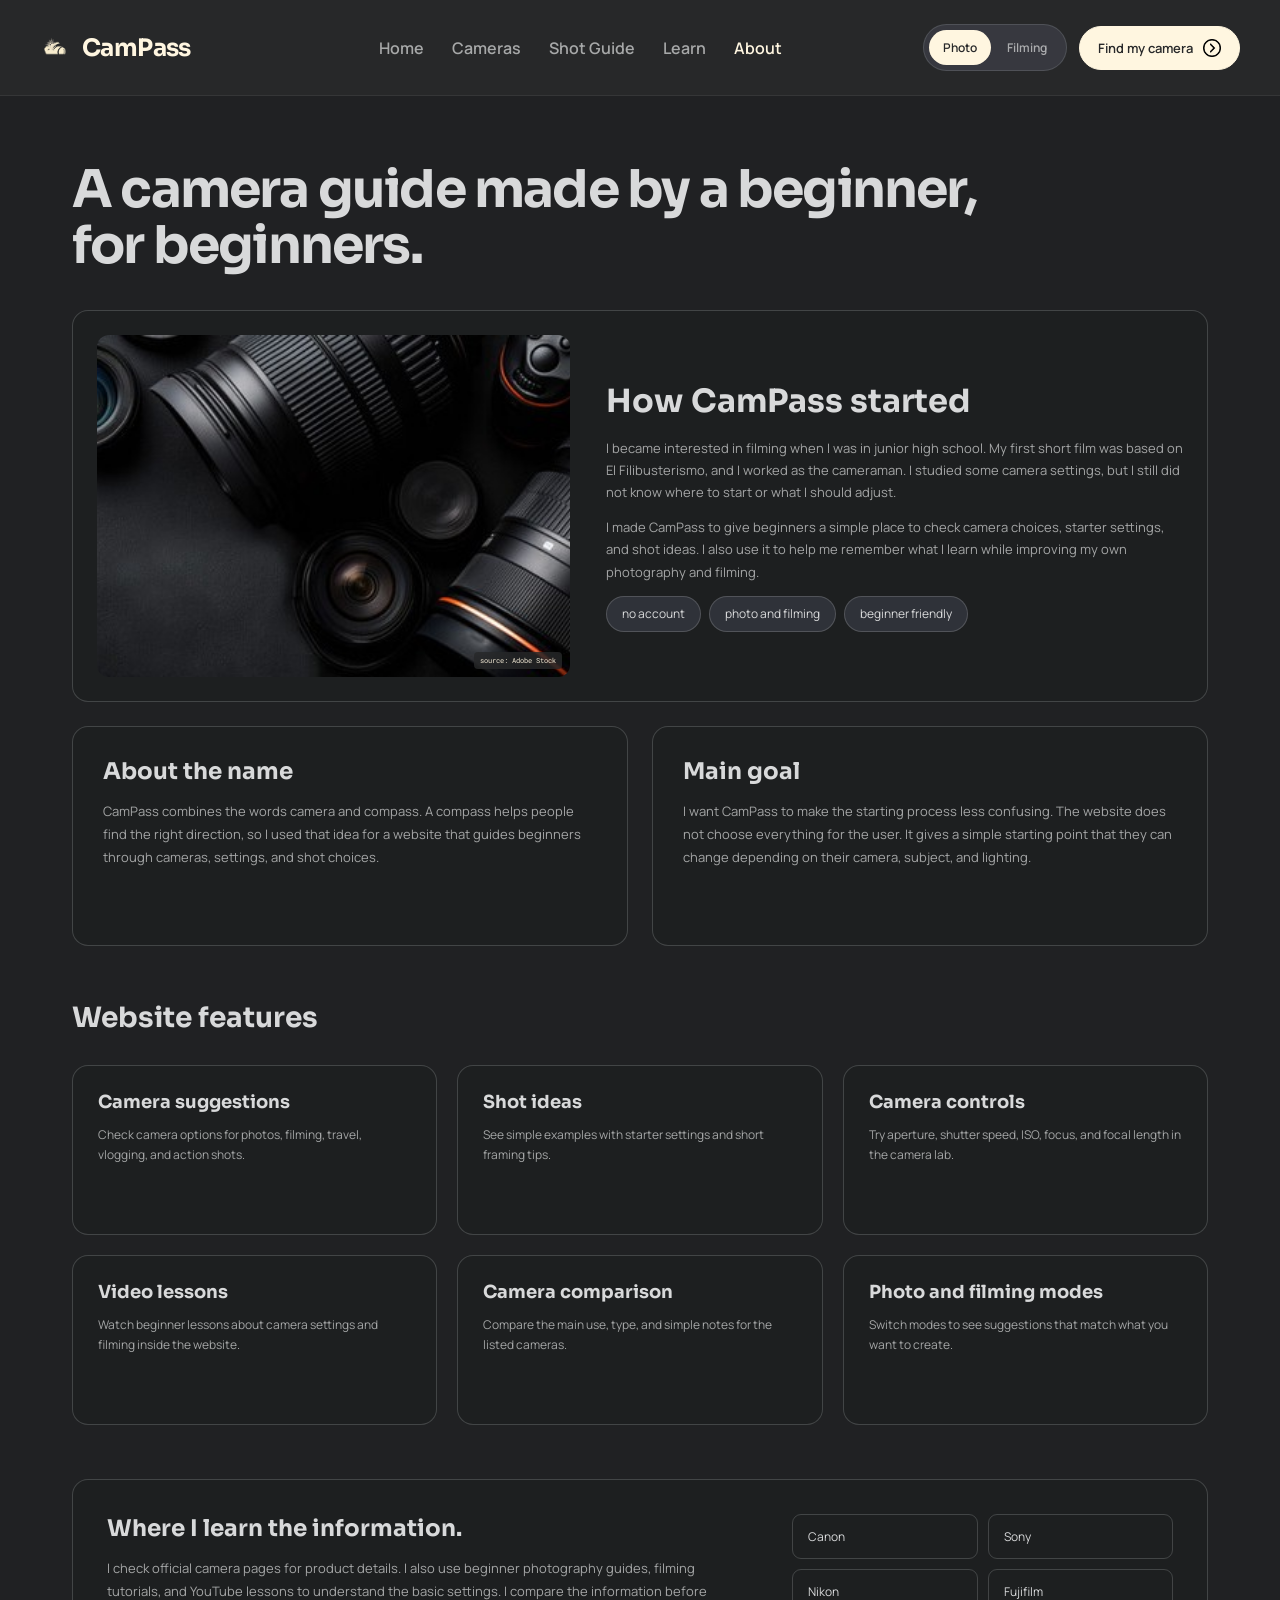
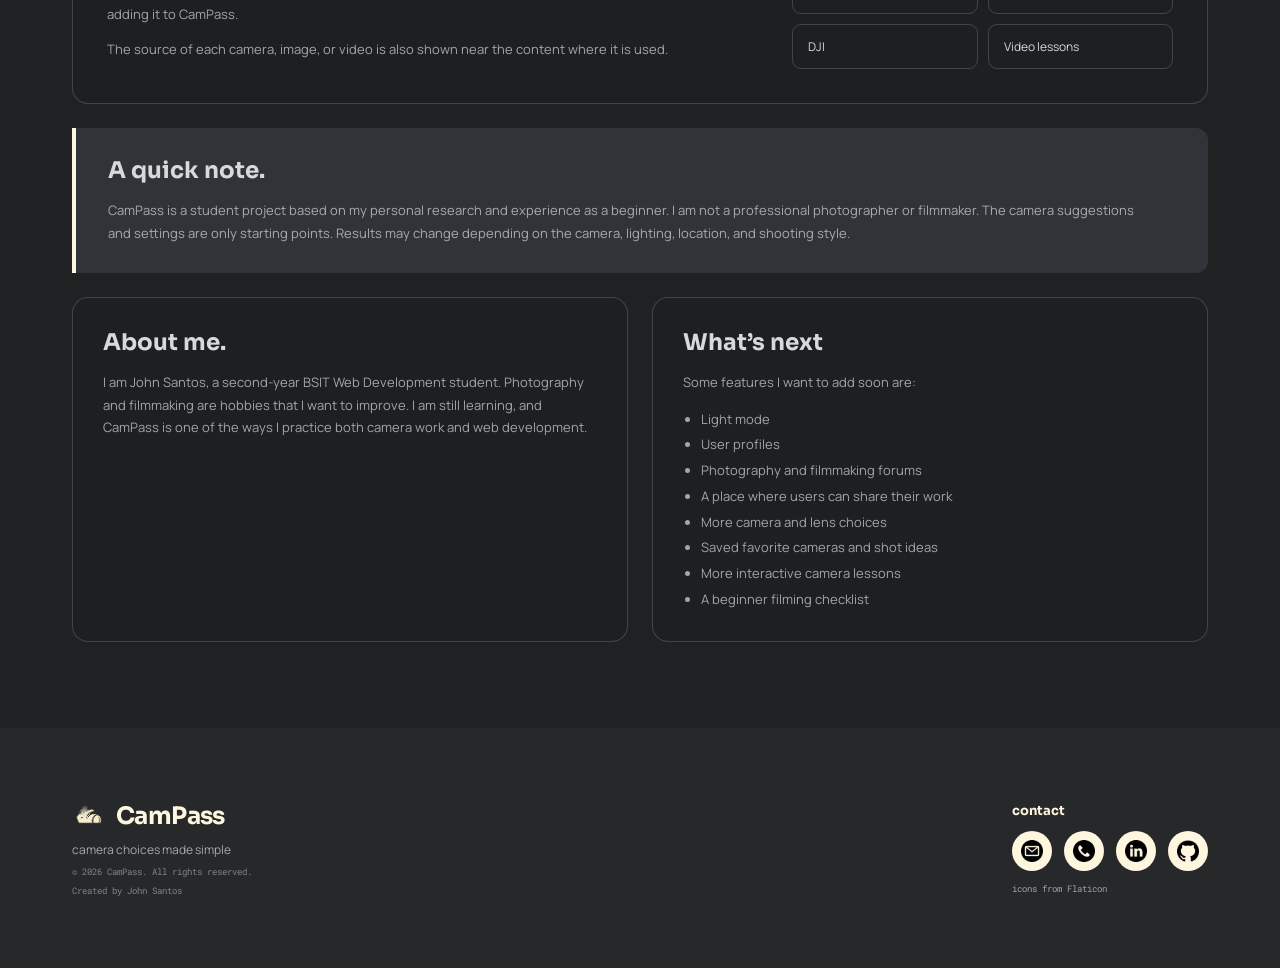
==== commit 0e85a38a: "Update About page headings and future plans" ====
--- a/about.html
+++ b/about.html
@@ -23,7 +23,7 @@
           <a class = "imgCredit" href="https://stock.adobe.com/" target="_blank" rel="noopener">source: Adobe Stock</a>
         </div>
         <div class = "aboutCopy">
-          <h2>Why I made CamPass.</h2>
+          <h2>How CamPass started</h2>
           <p>I became interested in filming when I was in junior high school. My first short film was based on El Filibusterismo, and I worked as the cameraman. I studied some camera settings, but I still did not know where to start or what I should adjust.</p>
           <p>I made CamPass to give beginners a simple place to check camera choices, starter settings, and shot ideas. I also use it to help me remember what I learn while improving my own photography and filming.</p>
           <div class = "tagList"><span class = "tag">no account</span><span class = "tag">photo and filming</span><span class = "tag">beginner friendly</span></div>
@@ -32,17 +32,17 @@
 
       <section class = "aboutStoryGrid">
         <article class = "card aboutStoryCard">
-          <h2>How I came up with the name.</h2>
+          <h2>About the name</h2>
           <p>CamPass combines the words camera and compass. A compass helps people find the right direction, so I used that idea for a website that guides beginners through cameras, settings, and shot choices.</p>
         </article>
         <article class = "card aboutStoryCard">
-          <h2>What I want it to do.</h2>
+          <h2>Main goal</h2>
           <p>I want CamPass to make the starting process less confusing. The website does not choose everything for the user. It gives a simple starting point that they can change depending on their camera, subject, and lighting.</p>
         </article>
       </section>
 
       <section class = "aboutSection">
-        <div class = "sectionHeading"><h2>What you can find</h2></div>
+        <div class = "sectionHeading"><h2>Website features</h2></div>
         <div class = "aboutFeatureGrid">
           <article class = "card aboutFeatureCard"><h3>Camera suggestions</h3><p>Check camera options for photos, filming, travel, vlogging, and action shots.</p></article>
           <article class = "card aboutFeatureCard"><h3>Shot ideas</h3><p>See simple examples with starter settings and short framing tips.</p></article>
@@ -80,8 +80,18 @@
           <p>I am John Santos, a second-year BSIT Web Development student. Photography and filmmaking are hobbies that I want to improve. I am still learning, and CamPass is one of the ways I practice both camera work and web development.</p>
         </article>
         <article class = "card aboutBottomCard">
-          <h2>What I may add later.</h2>
-          <p>In the future, I would like to add profiles and a discussion area where photographers and beginners can ask questions, share advice, and show their work. These are future ideas and are not part of the website yet.</p>
+          <h2>What’s next</h2>
+          <p>Some features I want to add soon are:</p>
+          <ul class = "futureList">
+            <li>Light mode</li>
+            <li>User profiles</li>
+            <li>Photography and filmmaking forums</li>
+            <li>A place where users can share their work</li>
+            <li>More camera and lens choices</li>
+            <li>Saved favorite cameras and shot ideas</li>
+            <li>More interactive camera lessons</li>
+            <li>A beginner filming checklist</li>
+          </ul>
         </article>
       </section>
     </main>
--- a/css/style.css
+++ b/css/style.css
@@ -1339,6 +1339,18 @@
   line-height: 1.75;
 }
 
+.futureList {
+  margin: 14px 0 0;
+  padding-left: 18px;
+  color: var(--muted);
+  font-size: 13px;
+  line-height: 1.75;
+}
+
+.futureList li + li {
+  margin-top: 3px;
+}
+
 .aboutSection {
   margin-top: 54px;
 }
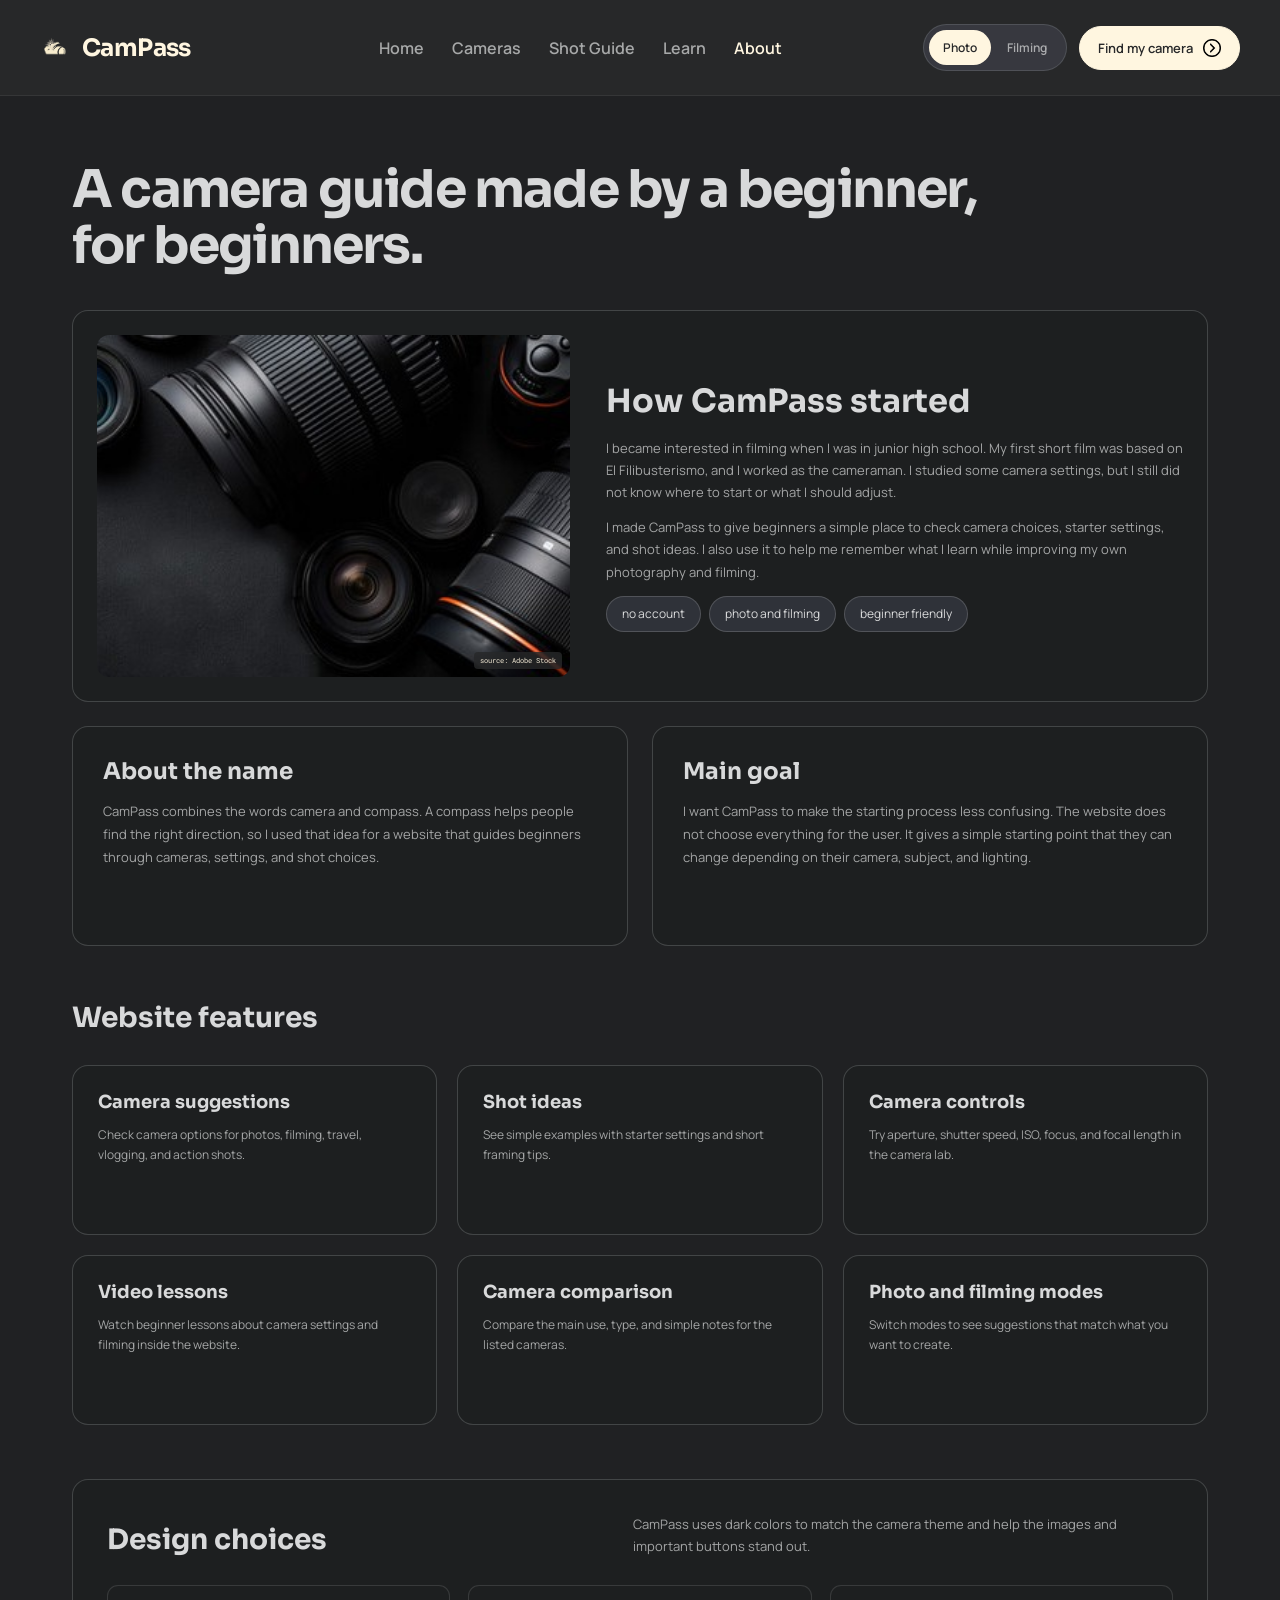
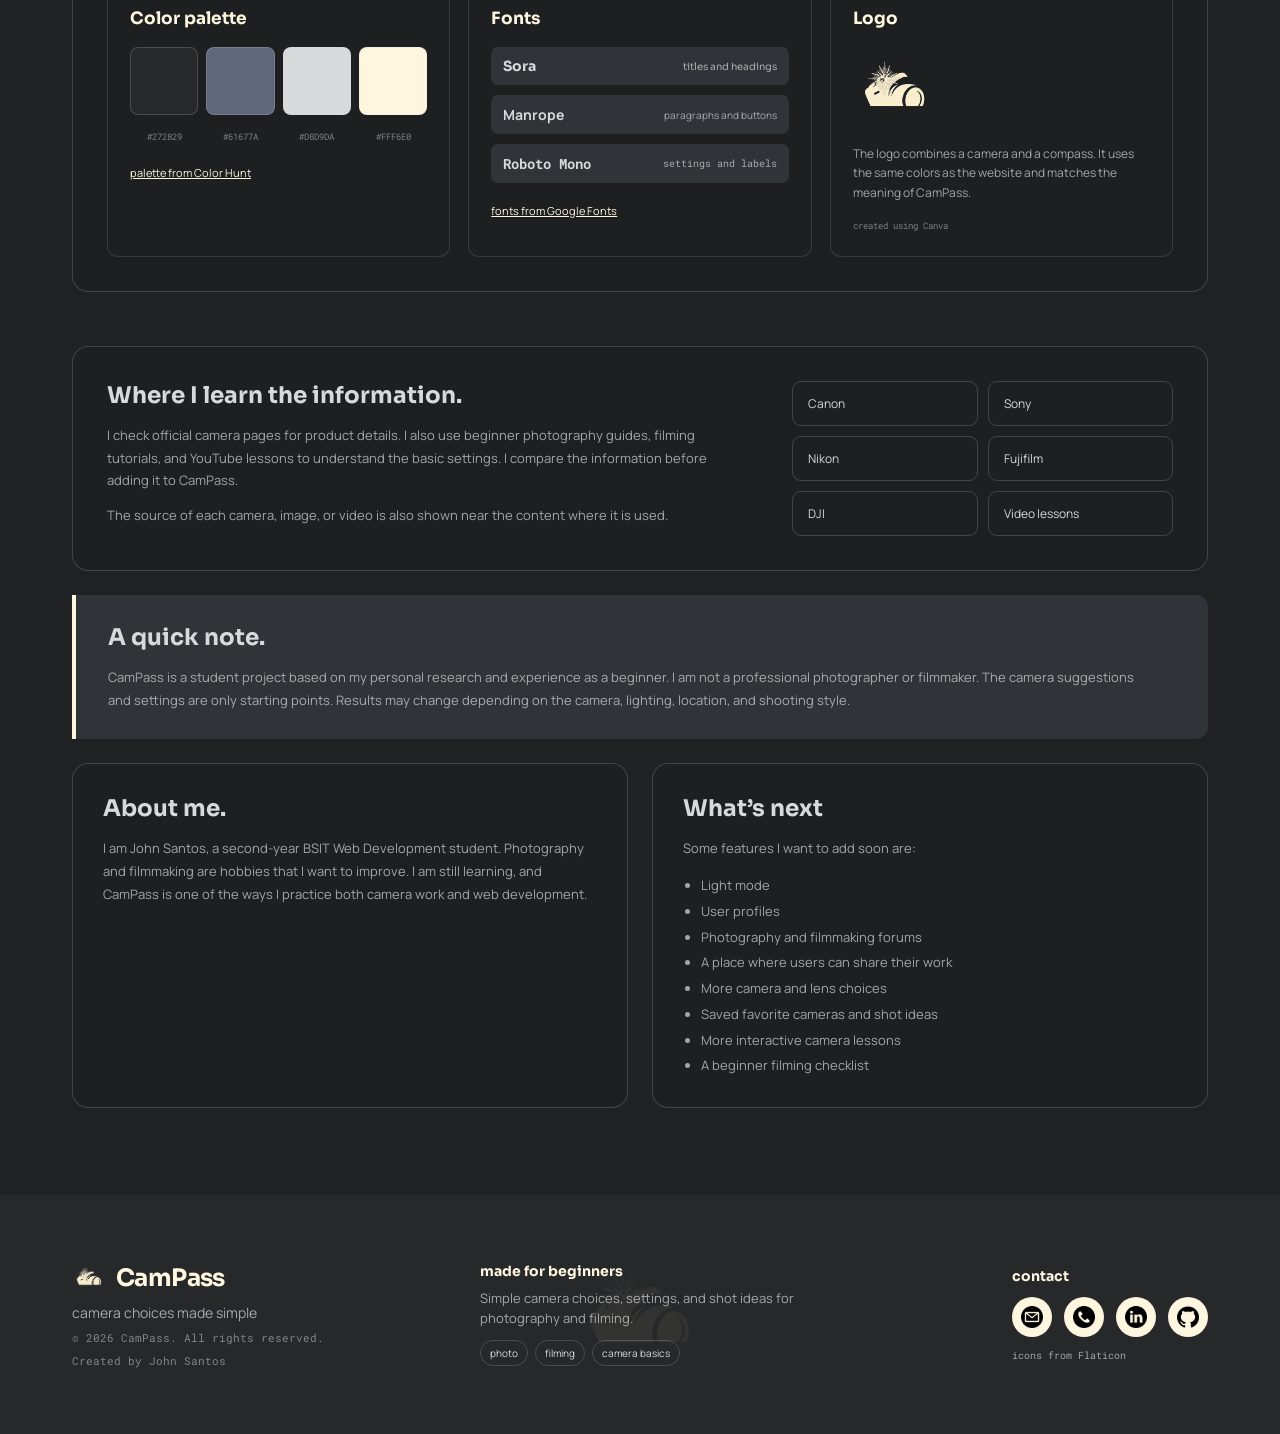
==== commit 21dafd63: "Add design choices to About page" ====
--- a/about.html
+++ b/about.html
@@ -53,6 +53,40 @@
         </div>
       </section>
 
+      <section class = "card designSection">
+        <div class = "designHeading">
+          <h2>Design choices</h2>
+          <p>CamPass uses dark colors to match the camera theme and help the images and important buttons stand out.</p>
+        </div>
+        <div class = "designGrid">
+          <article class = "designBlock">
+            <h3>Color palette</h3>
+            <div class = "colorList">
+              <div class = "colorItem"><span class = "colorDark"></span><small>#272829</small></div>
+              <div class = "colorItem"><span class = "colorSlate"></span><small>#61677A</small></div>
+              <div class = "colorItem"><span class = "colorLight"></span><small>#D8D9DA</small></div>
+              <div class = "colorItem"><span class = "colorCream"></span><small>#FFF6E0</small></div>
+            </div>
+            <a class = "designSource" href="https://colorhunt.co/palette/27282961677ad8d9dafff6e0" target="_blank" rel="noopener">palette from Color Hunt</a>
+          </article>
+          <article class = "designBlock">
+            <h3>Fonts</h3>
+            <div class = "fontList">
+              <div class = "fontSample soraSample"><strong>Sora</strong><span>titles and headings</span></div>
+              <div class = "fontSample manropeSample"><strong>Manrope</strong><span>paragraphs and buttons</span></div>
+              <div class = "fontSample monoSample"><strong>Roboto Mono</strong><span>settings and labels</span></div>
+            </div>
+            <a class = "designSource" href="https://fonts.google.com/" target="_blank" rel="noopener">fonts from Google Fonts</a>
+          </article>
+          <article class = "designBlock logoBlock">
+            <h3>Logo</h3>
+            <img src="img/logo/campass-logo-nobg.png" alt = "CamPass logo">
+            <p>The logo combines a camera and a compass. It uses the same colors as the website and matches the meaning of CamPass.</p>
+            <span class = "logoSource">created using Canva</span>
+          </article>
+        </div>
+      </section>
+
       <section class = "card aboutSources">
         <div>
           <h2>Where I learn the information.</h2>
--- a/css/style.css
+++ b/css/style.css
@@ -483,6 +483,56 @@
   font-size: 13px;
 }
 
+.footerInfo {
+  display: none;
+}
+
+.footerInfoCopy {
+  position: relative;
+  z-index: 1;
+}
+
+.footerInfo strong {
+  display: block;
+  margin-bottom: 8px;
+  color: var(--cream);
+  font-family: "Sora", sans-serif;
+  font-size: 14px;
+}
+
+.footerInfo p {
+  max-width: 320px;
+  margin: 0 0 12px;
+  color: var(--muted);
+  font-size: 13px;
+  line-height: 1.55;
+}
+
+.footerMark {
+  position: absolute;
+  top: 50%;
+  left: 50%;
+  width: 140px;
+  height: 140px;
+  opacity: 0.06;
+  object-fit: contain;
+  transform: translate(-50%, -50%);
+}
+
+.footerTags {
+  display: flex;
+  flex-wrap: wrap;
+  gap: 7px;
+}
+
+.footerTags span {
+  padding: 5px 9px;
+  border: 1px solid rgba(216, 217, 218, 0.2);
+  border-radius: 999px;
+  color: var(--light);
+  font-size: 10px;
+}
+
 .contactIcons {
   display: flex;
   gap: 12px;
@@ -1379,6 +1429,153 @@
   line-height: 1.65;
 }
 
+.designSection {
+  margin-top: 54px;
+  padding: 34px;
+}
+
+.designHeading {
+  display: flex;
+  align-items: end;
+  justify-content: space-between;
+  gap: 30px;
+  margin-bottom: 28px;
+}
+
+.designHeading h2 {
+  margin-bottom: 0;
+  font-family: "Sora", sans-serif;
+  font-size: 28px;
+}
+
+.designHeading p {
+  max-width: 540px;
+  margin-bottom: 0;
+  color: var(--muted);
+  font-size: 13px;
+  line-height: 1.65;
+}
+
+.designGrid {
+  display: grid;
+  grid-template-columns: repeat(3, minmax(0, 1fr));
+  gap: 18px;
+}
+
+.designBlock {
+  min-height: 270px;
+  padding: 22px;
+  border: 1px solid rgba(216, 217, 218, 0.14);
+  border-radius: 11px;
+  background: var(--panel);
+}
+
+.designBlock h3 {
+  margin-bottom: 18px;
+  color: var(--cream);
+  font-family: "Sora", sans-serif;
+  font-size: 17px;
+}
+
+.colorList {
+  display: grid;
+  grid-template-columns: repeat(4, minmax(0, 1fr));
+  gap: 8px;
+}
+
+.colorItem {
+  text-align: center;
+}
+
+.colorItem span {
+  display: block;
+  height: 68px;
+  margin-bottom: 8px;
+  border: 1px solid rgba(216, 217, 218, 0.2);
+  border-radius: 8px;
+}
+
+.colorItem small,
+.logoSource {
+  color: var(--faint);
+  font-family: "Roboto Mono", monospace;
+  font-size: 9px;
+}
+
+.colorDark {
+  background: #272829;
+}
+
+.colorSlate {
+  background: #61677a;
+}
+
+.colorLight {
+  background: #d8d9da;
+}
+
+.colorCream {
+  background: #fff6e0;
+}
+
+.designSource {
+  display: inline-block;
+  margin-top: 20px;
+  color: var(--cream);
+  font-size: 11px;
+}
+
+.fontList {
+  display: grid;
+  gap: 10px;
+}
+
+.fontSample {
+  display: flex;
+  align-items: center;
+  justify-content: space-between;
+  gap: 14px;
+  padding: 10px 12px;
+  border-radius: 7px;
+  background: var(--panel-soft);
+}
+
+.fontSample strong {
+  color: var(--light);
+  font-size: 14px;
+}
+
+.fontSample span {
+  color: var(--muted);
+  font-size: 10px;
+}
+
+.soraSample {
+  font-family: "Sora", sans-serif;
+}
+
+.manropeSample {
+  font-family: "Manrope", Arial, sans-serif;
+}
+
+.monoSample {
+  font-family: "Roboto Mono", monospace;
+}
+
+.logoBlock img {
+  width: 84px;
+  height: 84px;
+  margin-bottom: 13px;
+  object-fit: contain;
+}
+
+.logoBlock p {
+  margin-bottom: 10px;
+  color: var(--muted);
+  font-size: 12px;
+  line-height: 1.6;
+}
+
 .aboutSources {
   display: grid;
   grid-template-columns: minmax(0, 1.25fr) minmax(320px, 0.75fr);
@@ -1646,6 +1843,42 @@
 
   .learnPanel > div {
     min-width: 0;
+  }
+}
+
+@media (min-width: 1100px) {
+  .footer {
+    display: grid;
+    grid-template-columns: minmax(260px, 1fr) minmax(280px, 360px) minmax(260px, 1fr);
+  }
+
+  .footerInfo {
+    position: relative;
+    display: flex;
+    flex-direction: column;
+    min-height: 140px;
+    justify-content: center;
+    justify-self: center;
+  }
+
+  .footerContact {
+    justify-self: end;
+  }
+
+  .footerBrand p {
+    font-size: 14px;
+  }
+
+  .footerBrand small {
+    font-size: 11px;
+  }
+
+  .footerContact strong {
+    font-size: 14px;
+  }
+
+  .iconCredit {
+    font-size: 10px;
   }
 }
 
@@ -1949,6 +2182,20 @@
     gap: 28px;
   }
 
+  .designHeading {
+    align-items: flex-start;
+    flex-direction: column;
+    gap: 10px;
+  }
+
+  .designGrid {
+    grid-template-columns: repeat(2, minmax(0, 1fr));
+  }
+
+  .logoBlock {
+    grid-column: 1 / -1;
+  }
+
   .infoGrid {
     gap: 18px;
   }
@@ -2248,6 +2495,32 @@
     grid-template-columns: 1fr;
   }
 
+  .designSection {
+    padding: 22px;
+  }
+
+  .designHeading {
+    align-items: flex-start;
+    flex-direction: column;
+    gap: 10px;
+  }
+
+  .designHeading h2 {
+    font-size: 24px;
+  }
+
+  .designGrid {
+    grid-template-columns: 1fr;
+  }
+
+  .logoBlock {
+    grid-column: auto;
+  }
+
+  .colorItem span {
+    height: 58px;
+  }
+
   .brandCard {
     height: 64px;
   }
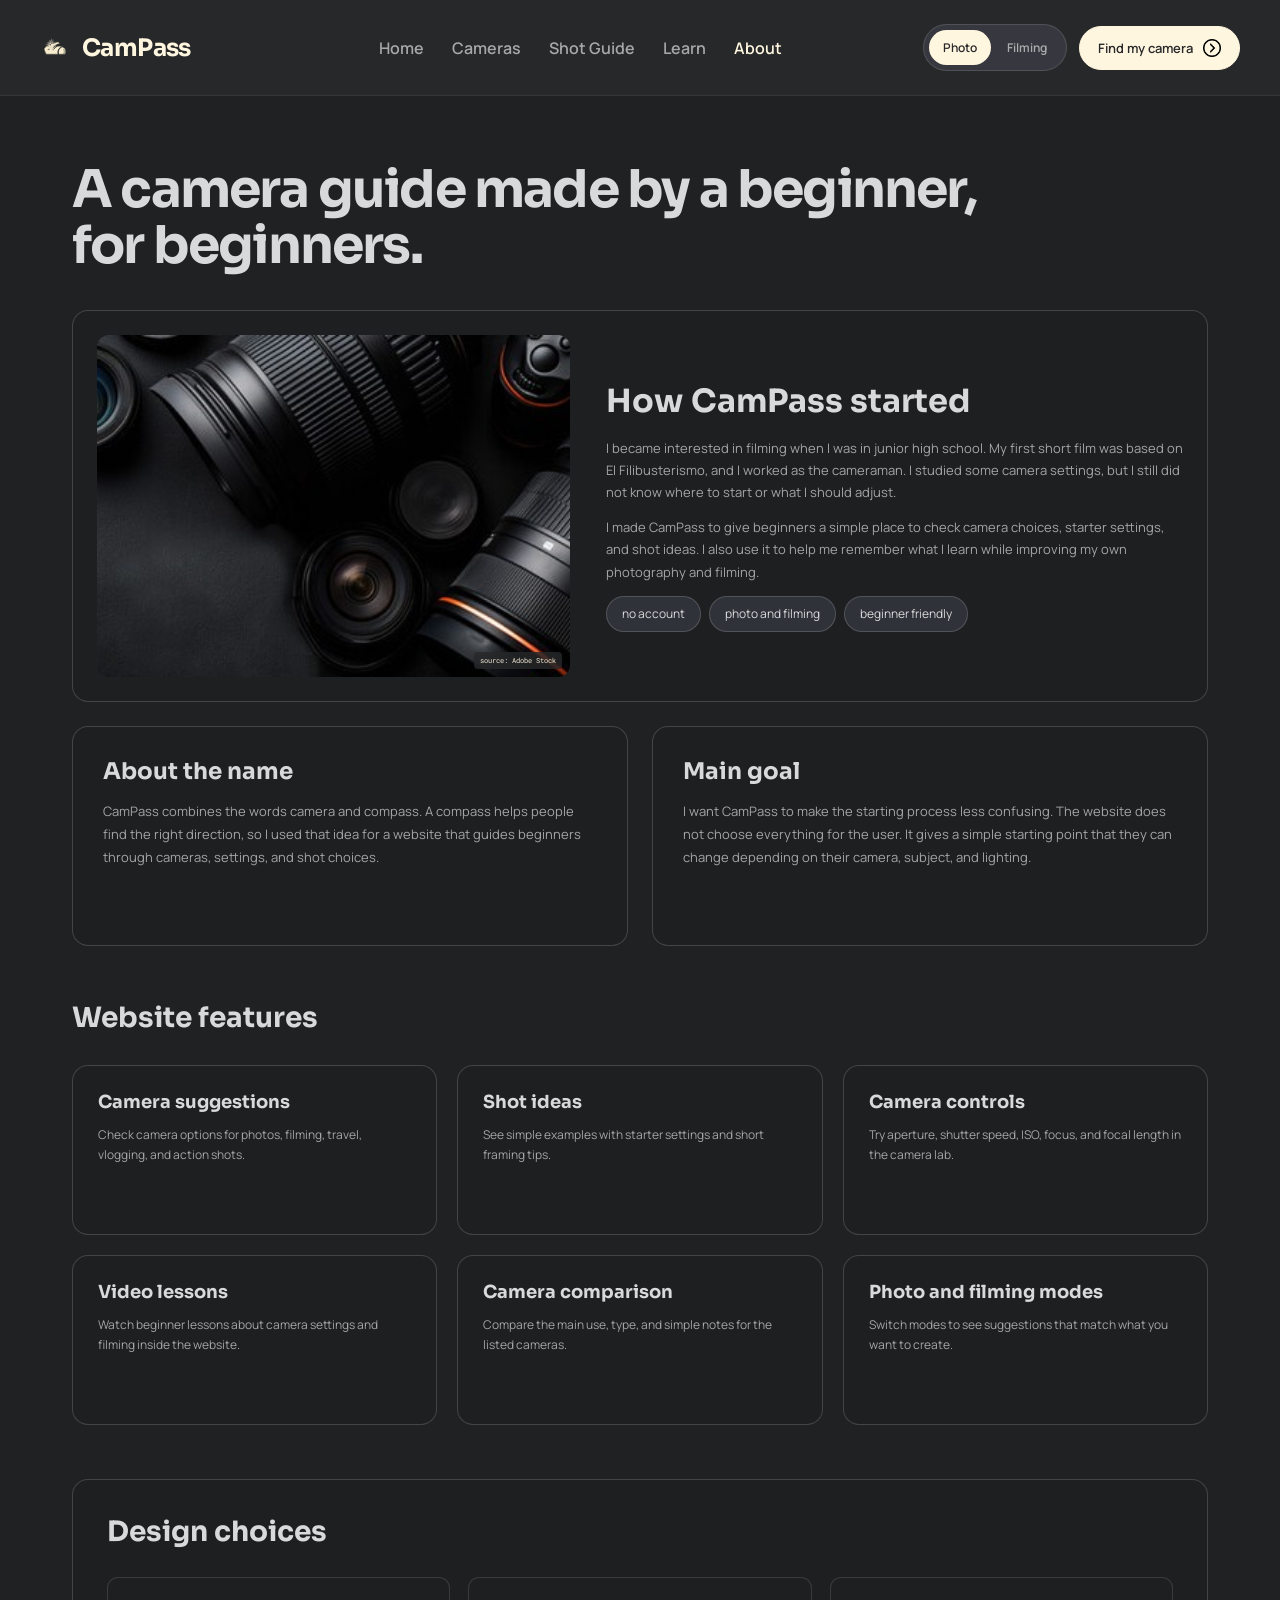
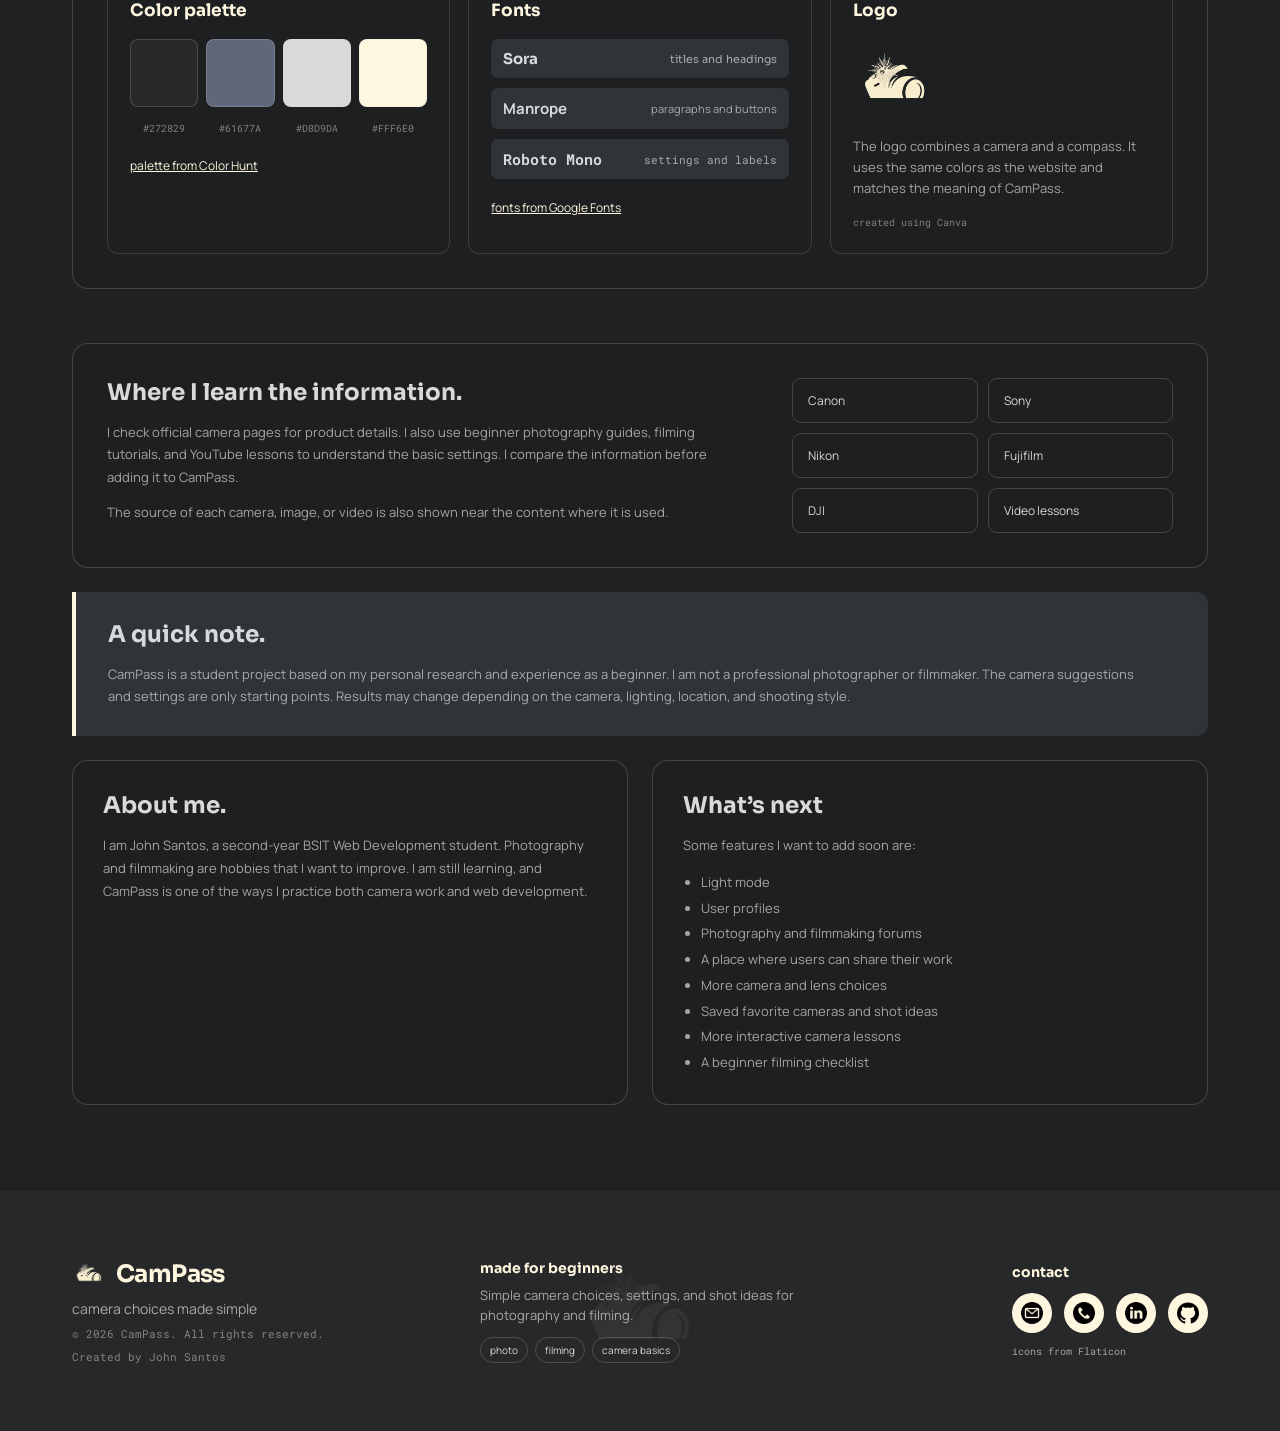
==== commit cb6b1713: "Refine About design section" ====
--- a/about.html
+++ b/about.html
@@ -56,7 +56,6 @@
       <section class = "card designSection">
         <div class = "designHeading">
           <h2>Design choices</h2>
-          <p>CamPass uses dark colors to match the camera theme and help the images and important buttons stand out.</p>
         </div>
         <div class = "designGrid">
           <article class = "designBlock">
--- a/css/style.css
+++ b/css/style.css
@@ -1435,10 +1435,6 @@
 }
 
 .designHeading {
-  display: flex;
-  align-items: end;
-  justify-content: space-between;
-  gap: 30px;
   margin-bottom: 28px;
 }
 
@@ -1446,14 +1442,6 @@
   margin-bottom: 0;
   font-family: "Sora", sans-serif;
   font-size: 28px;
-}
-
-.designHeading p {
-  max-width: 540px;
-  margin-bottom: 0;
-  color: var(--muted);
-  font-size: 13px;
-  line-height: 1.65;
 }
 
 .designGrid {
@@ -1499,7 +1487,7 @@
 .logoSource {
   color: var(--faint);
   font-family: "Roboto Mono", monospace;
-  font-size: 9px;
+  font-size: 10px;
 }
 
 .colorDark {
@@ -1522,7 +1510,7 @@
   display: inline-block;
   margin-top: 20px;
   color: var(--cream);
-  font-size: 11px;
+  font-size: 12px;
 }
 
 .fontList {
@@ -1542,12 +1530,12 @@
 
 .fontSample strong {
   color: var(--light);
-  font-size: 14px;
+  font-size: 15px;
 }
 
 .fontSample span {
   color: var(--muted);
-  font-size: 10px;
+  font-size: 11px;
 }
 
 .soraSample {
@@ -1572,7 +1560,7 @@
 .logoBlock p {
   margin-bottom: 10px;
   color: var(--muted);
-  font-size: 12px;
+  font-size: 13px;
   line-height: 1.6;
 }
 
@@ -2182,12 +2170,6 @@
     gap: 28px;
   }
 
-  .designHeading {
-    align-items: flex-start;
-    flex-direction: column;
-    gap: 10px;
-  }
-
   .designGrid {
     grid-template-columns: repeat(2, minmax(0, 1fr));
   }
@@ -2499,12 +2481,6 @@
     padding: 22px;
   }
 
-  .designHeading {
-    align-items: flex-start;
-    flex-direction: column;
-    gap: 10px;
-  }
-
   .designHeading h2 {
     font-size: 24px;
   }
